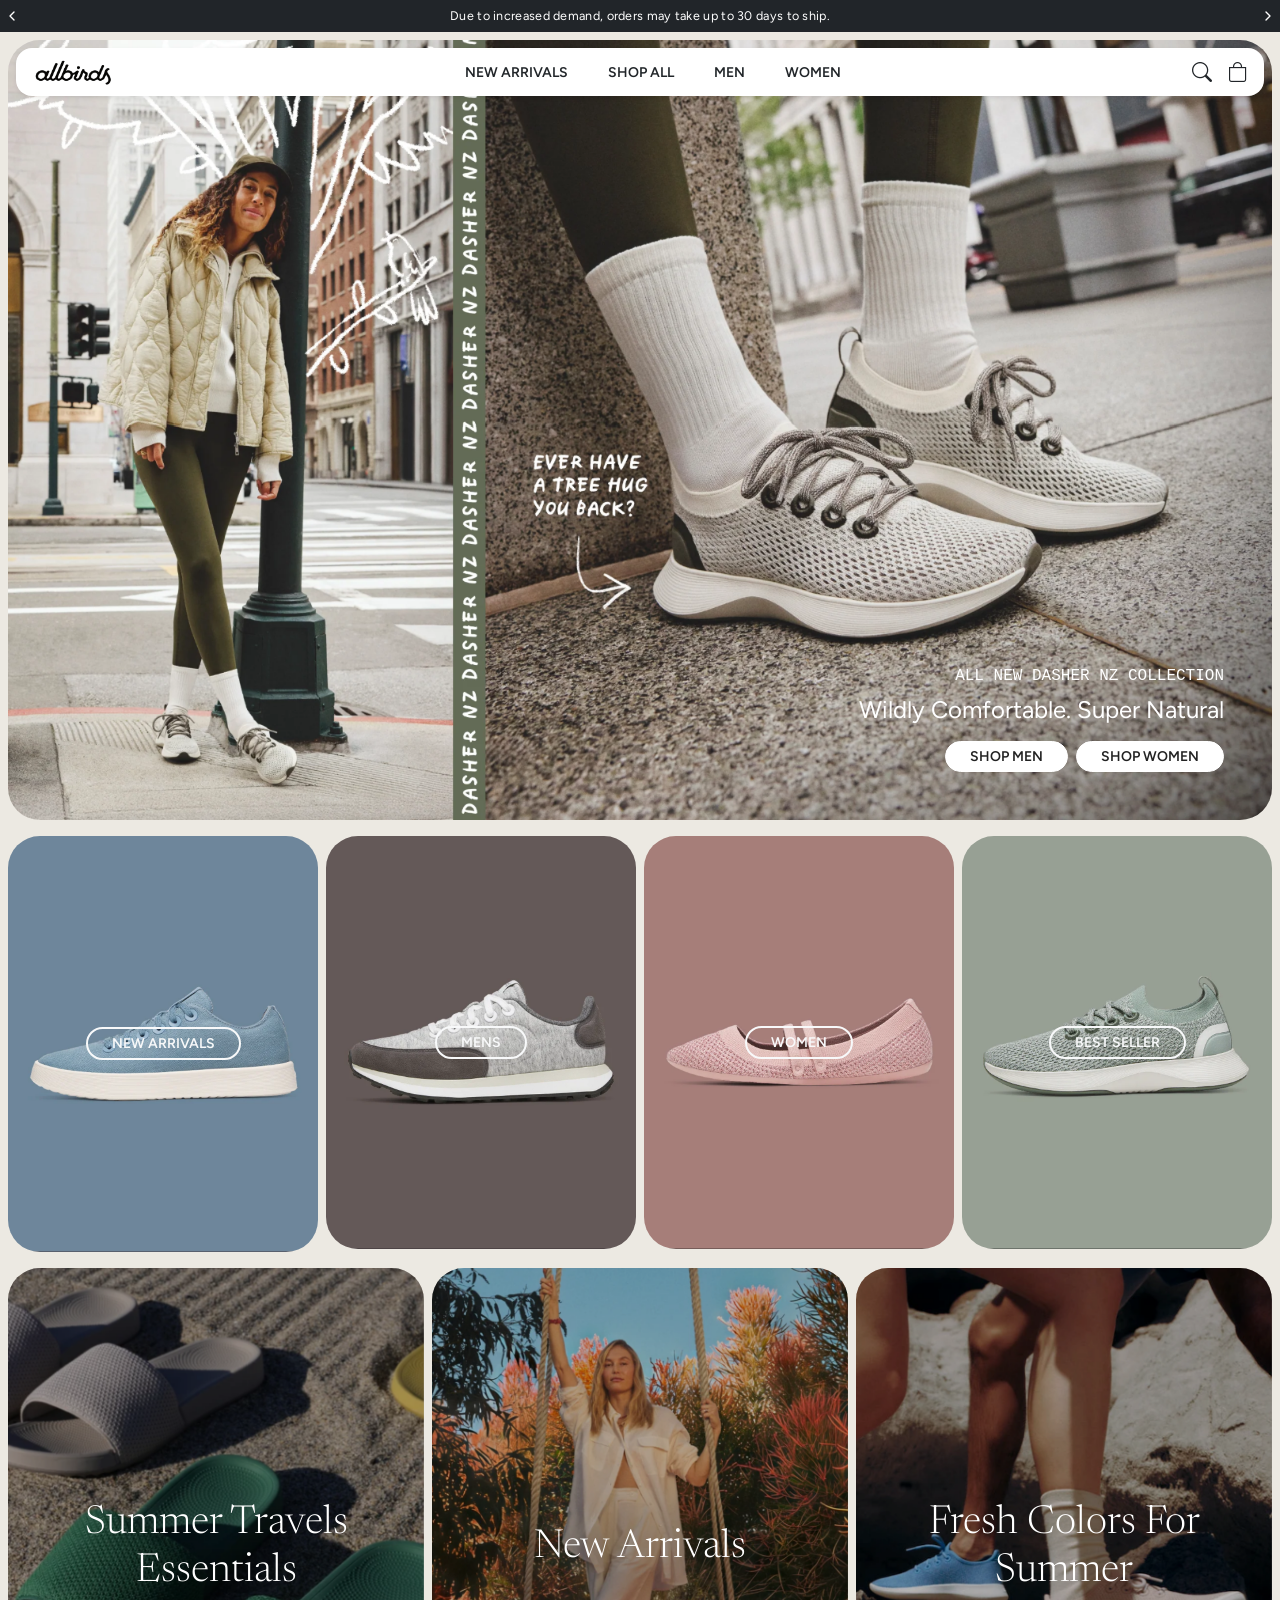
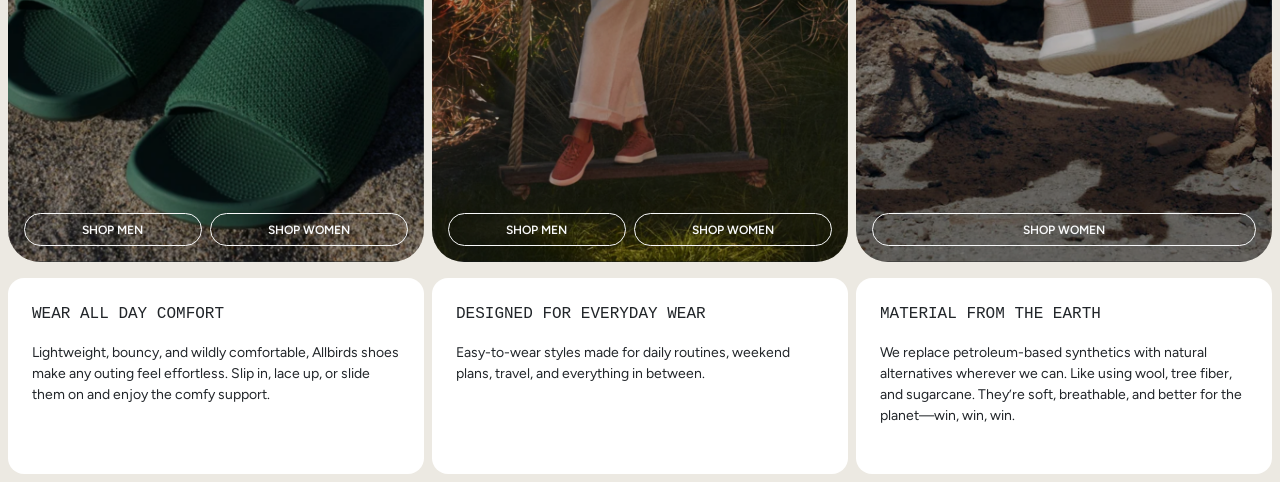
==== assignment-2/index.html @ 107166d5 "Added note cards" ====
<!doctype html>
<html lang="en">
  <head>
    <meta charset="UTF-8" />
    <meta name="viewport" content="width=device-width, initial-scale=1.0" />

    <title>Allbirds: Comfortable, Sustainable Shoes and Apparel</title>

    <!-- Google Font -->
    <link rel="preconnect" href="https://fonts.googleapis.com" />
    <link rel="preconnect" href="https://fonts.gstatic.com" crossorigin />
    <link
      href="https://fonts.googleapis.com/css2?family=Figtree:wght@400;500;600&display=swap"
      rel="stylesheet"
    />
    <link
      href="https://fonts.googleapis.com/css2?family=Newsreader:wght@300;400&display=swap"
      rel="stylesheet"
    />

    <!-- Bootstrap CSS -->
    <link
      href="https://cdn.jsdelivr.net/npm/bootstrap@5.3.3/dist/css/bootstrap.min.css"
      rel="stylesheet"
    />

    <!-- Bootstrap Icons -->
    <link
      href="https://cdn.jsdelivr.net/npm/bootstrap-icons@1.11.3/font/bootstrap-icons.min.css"
      rel="stylesheet"
    />

    <!-- CSS -->
    <link rel="stylesheet" href="style.css" />
  </head>
  <body>
    <!-- Sticky header -->
    <header class="sticky-top">
      <!-- Announcement bar -->
      <div
        class="announcement-bar bg-dark text-white d-flex align-items-center justify-content-between position-relative px-1 py-2"
      >
        <button
          class="d-flex bg-transparent border-0 p-0 text-white"
          id="previous-announcement"
        >
          <svg
            width="16"
            height="16"
            viewBox="0 0 24 24"
            fill="none"
            stroke="currentColor"
            stroke-width="2"
            stroke-linecap="round"
            stroke-linejoin="round"
          >
            <polyline points="15 18 9 12 15 6"></polyline>
          </svg>
        </button>
        <p
          id="announcement-message"
          class="position-absolute start-0 end-0 px-5 m-0 text-center lh-1 pe-none"
        >
          Due to increased demand, orders may take up to 30 days to ship.
        </p>
        <button
          class="d-flex bg-transparent border-0 p-0 text-white"
          id="next-announcement"
        >
          <svg
            width="16"
            height="16"
            viewBox="0 0 24 24"
            fill="none"
            stroke="currentColor"
            stroke-width="2"
            stroke-linecap="round"
            stroke-linejoin="round"
          >
            <polyline points="9 18 15 12 9 6"></polyline>
          </svg>
        </button>
      </div>

      <!-- Navbar -->
      <nav
        class="navbar navbar-expand-lg bg-white rounded-4 shadow-sm position-absolute top-100 start-0 end-0 mx-3 mt-3 px-3 py-0 py-lg-1"
      >
        <button
          class="navbar-toggler border-0 p-0"
          type="button"
          data-bs-toggle="collapse"
          data-bs-target="#main-menu"
        >
          <i class="bi bi-list fs-5"></i>
        </button>

        <a class="navbar-brand mx-auto mx-lg-0" href="#">
          <img
            src="images/allbirds-logo.png"
            alt="Allbirds logo"
            height="30"
            class="d-block"
          />
        </a>

        <div
          class="collapse navbar-collapse order-last order-lg-0"
          id="main-menu"
        >
          <ul
            class="navbar-nav flex-grow-1 justify-content-center gap-lg-4 text-uppercase fw-semibold small"
          >
            <li class="nav-item">
              <a class="nav-link link-dark" href="#">New Arrivals</a>
            </li>
            <li class="nav-item">
              <a class="nav-link link-dark" href="#">Shop All</a>
            </li>
            <li class="nav-item">
              <a class="nav-link link-dark" href="#">Men</a>
            </li>
            <li class="nav-item">
              <a class="nav-link link-dark" href="#">Women</a>
            </li>
          </ul>
        </div>

        <div class="d-flex gap-3 fs-5">
          <button class="bg-transparent border-0 p-0 text-dark">
            <i class="bi bi-search"></i>
          </button>
          <button class="bg-transparent border-0 p-0 text-dark">
            <i class="bi bi-bag"></i>
          </button>
        </div>
      </nav>
    </header>

    <!-- Main Page Content -->
    <main class="p-2">
      <section class="hero position-relative w-100 overflow-hidden rounded-5">
        <picture>
          <source
            media="(max-width: 991.98px)"
            srcset="images/hero-campaign-mobile.png"
          />
          <img
            src="images/hero-campaign.png"
            alt="Allbirds footwear campaign"
            class="d-block w-100 h-100 object-fit-cover"
          />
        </picture>

        <div
          class="position-absolute bottom-0 start-0 end-0 p-4 p-lg-5 text-white d-flex flex-column align-items-start align-items-lg-end text-lg-end"
        >
          <p class="hero-eyebrow font-monospace text-uppercase mb-2">
            All new Dasher NZ collection
          </p>
          <h1 class="fs-4 fw-normal mb-3">Wildly Comfortable. Super Natural</h1>
          <div class="d-flex gap-2">
            <a
              href="men.html"
              class="btn btn-hero btn-sm rounded-pill px-4 text-uppercase fw-semibold"
              >Shop Men</a
            >
            <a
              href="women.html"
              class="btn btn-hero btn-sm rounded-pill px-4 text-uppercase fw-semibold"
              >Shop Women</a
            >
          </div>
        </div>
      </section>

      <!-- Cards -->
      <section class="mt-3">
        <div class="row g-2 flex-nowrap overflow-x-auto category-scroll">
          <!-- New Arrivals -->
          <div class="col-9 col-sm-5 col-lg-3">
            <article
              class="card category-card bg-transparent border-0 overflow-hidden"
            >
              <img
                src="images/Cards/new-arrivals.png"
                alt="New Arrivals"
                class="card-img rounded-0"
              />
              <div
                class="card-img-overlay card-rest d-flex flex-column align-items-center justify-content-center pe-none"
              >
                <span
                  class="btn btn-outline-light btn-card btn-sm border-2 rounded-pill px-4 text-uppercase fw-semibold"
                  >New Arrivals</span
                >
              </div>

              <div
                class="card-img-overlay card-hover d-flex flex-column align-items-center justify-content-center"
              >
                <p class="fs-6 fw-semibold text-uppercase text-white mb-3">
                  New Arrivals
                </p>
                <div class="d-flex flex-column gap-2">
                  <a
                    href="mens.hmtl"
                    class="btn btn-outline-light btn-sm border-2 rounded-pill px-4 text-uppercase fw-semibold"
                    >Shop Men</a
                  >
                  <a
                    href="women.html"
                    class="btn btn-outline-light btn-sm rounded-pill border-2 px-4 text-uppercase fw-semibold"
                    >Shop Women</a
                  >
                </div>
              </div>
            </article>
          </div>

          <!-- Mens -->
          <div class="col-9 col-sm-5 col-lg-3">
            <article
              class="card category-card bg-transparent border-0 overflow-hidden"
            >
              <img
                src="images/Cards/mens.png"
                alt="Men"
                class="card-img rounded-0"
              />

              <div
                class="card-img-overlay card-rest d-flex flex-column align-items-center justify-content-center pe-none"
              >
                <span
                  class="btn btn-outline-light btn-sm border-2 rounded-pill px-4 text-uppercase fw-semibold"
                  >Mens</span
                >
              </div>

              <div
                class="card-img-overlay card-hover d-flex flex-column align-items-center justify-content-center"
              >
                <p class="fs-6 fw-semibold text-uppercase text-white mb-3">
                  Mens
                </p>
                <a
                  href="mens.html"
                  class="btn btn-outline-light btn-sm border-2 rounded-pill px-4 text-uppercase fw-semibold"
                  >Shop Men</a
                >
              </div>
            </article>
          </div>

          <!-- Women -->
          <div class="col-9 col-sm-5 col-lg-3">
            <article
              class="card category-card bg-transparent border-0 overflow-hidden"
            >
              <img
                src="images/Cards/women.png"
                alt="Women"
                class="card-img rounded-0"
              />

              <div
                class="card-img-overlay card-rest d-flex align-items-center justify-content-center pe-none"
              >
                <span
                  class="btn btn-outline-light border-2 btn-sm rounded-pill px-4 text-uppercase fw-semibold"
                  >Women</span
                >
              </div>

              <div
                class="card-img-overlay card-hover d-flex flex-column align-items-center justify-content-center"
              >
                <p class="fs-6 fw-semibold text-uppercase text-white mb-3">
                  Women
                </p>
                <a
                  href="women.html"
                  class="btn btn-outline-light border-2 btn-sm rounded-pill px-4 text-uppercase fw-semibold"
                  >Shop Women</a
                >
              </div>
            </article>
          </div>

          <!-- Best Seller -->
          <div class="col-9 col-sm-5 col-lg-3">
            <article
              class="card category-card bg-transparent border-0 overflow-hidden"
            >
              <img
                src="images/Cards/best-seller.png"
                alt="Best Seller"
                class="card-img rounded-0"
              />

              <div
                class="card-img-overlay card-rest d-flex align-items-center justify-content-center"
              >
                <span
                  class="btn btn-outline-light btn-sm border-2 rounded-pill px-4 text-uppercase fw-semibold"
                  >Best Seller</span
                >
              </div>

              <div
                class="card-img-overlay card-hover d-flex flex-column align-items-center justify-content-center"
              >
                <p class="fs-6 fw-semibold text-uppercase text-white mb-3">
                  Best Seller
                </p>
                <div class="d-flex flex-column gap-2">
                  <a
                    href="mens.html"
                    class="btn btn-outline-light btn-sm border-2 rounded-pill px-4 text-uppercase fw-semibold"
                    >Shop Men</a
                  >
                  <a
                    href="womens.html"
                    class="btn btn-outline-light btn-sm border-2 rounded-pill px-4 text-uppercase fw-semibold"
                    >Shop Women</a
                  >
                </div>
              </div>
            </article>
          </div>
        </div>
      </section>

      <!-- Best Selling Products -->

      <!-- Featured cards -->
      <section class="mt-3">
        <div class="row gx-2 gy-4 gy-lg-2">
          <!-- Summer Travel Essentials -->
          <div class="col-12 col-lg-4">
            <article
              class="card bg-transparent border-0 rounded-5 overflow-hidden"
            >
              <img
                src="images/Featured Cards/summer-travel-essential.png"
                class="card-img rounded-0 object-fit-cover feature-img"
                alt=""
              />

              <div
                class="card-img-overlay bg-black bg-opacity-25 d-flex flex-column p-3"
              >
                <h2
                  class="feature-title display-6 text-white text-center my-auto"
                >
                  Summer Travels Essentials
                </h2>
                <div class="d-flex gap-2">
                  <a
                    href="mens.html"
                    class="btn btn-outline-light btn-feature rounded-pill text-uppercase fw-semibold flex-fill"
                    >Shop Men</a
                  >
                  <a
                    href="women.html"
                    class="btn btn-outline-light btn-feature rounded-pill text-uppercase fw-semibold flex-fill"
                    >Shop Women</a
                  >
                </div>
              </div>
            </article>
          </div>

          <!-- New Arrival -->
          <div class="col-12 col-lg-4">
            <article
              class="card bg-transparent rounded-5 border-0 overflow-hidden"
            >
              <img
                src="images/Featured Cards/new-arrivals.png"
                alt=""
                class="card-img rounded-0 object-fit-cover feature-img"
              />

              <div
                class="card-img-overlay bg-black bg-opacity-25 d-flex flex-column p-3"
              >
                <h2
                  class="feature-title display-6 text-white text-center my-auto"
                >
                  New Arrivals
                </h2>
                <div class="d-flex gap-2">
                  <a
                    href="mens.html"
                    class="btn btn-outline-light btn-feature rounded-pill text-uppercase fw-semibold flex-fill"
                    >Shop Men</a
                  >
                  <a
                    href="women.html"
                    class="btn btn-outline-light btn-feature rounded-pill text-uppercase fw-semibold flex-fill"
                    >Shop Women</a
                  >
                </div>
              </div>
            </article>
          </div>

          <!-- Fresh Colors for Summer -->
          <div class="col-12 col-lg-4">
            <article
              class="card border-0 rounded-5 bg-transparent overflow-hidden"
            >
              <img
                src="images/Featured Cards/fresh-colors-for-summer.png"
                alt=""
                class="card-img rounded-0 object-fit-cover feature-img"
              />

              <div
                class="card-img-overlay bg-black bg-opacity-25 d-flex flex-column p-3"
              >
                <h2
                  class="feature-title text-white text-center display-6 my-auto"
                >
                  Fresh Colors For Summer
                </h2>
                <div class="d-flex">
                  <a
                    href="women.html"
                    class="btn btn-outline-light btn-feature rounded-pill text-uppercase fw-semibold flex-fill"
                    >Shop Women</a
                  >
                </div>
              </div>
            </article>
          </div>
        </div>
      </section>

      <!-- Notes -->
      <section class="mt-3">
        <div class="row g-2 justify-content-center">
          <!-- Note 1 -->
          <div class="col-12 col-lg-4">
            <div class="h-100 bg-white rounded-4 p-4 pb-5">
              <p class="font-monospace text-uppercase mb-3">
                Wear All Day Comfort
              </p>
              <p class="small mb-0">
                Lightweight, bouncy, and wildly comfortable, Allbirds shoes make
                any outing feel effortless. Slip in, lace up, or slide them on
                and enjoy the comfy support.
              </p>
            </div>
          </div>

          <!-- Note 2 -->
          <div class="col-12 col-lg-4">
            <div class="h-100 rounded-4 p-4 bp-5 bg-white">
              <p class="font-monospace text-uppercase mb-3">
                Designed For Everyday Wear
              </p>
              <p class="small mb-0">
                Easy-to-wear styles made for daily routines, weekend plans,
                travel, and everything in between.
              </p>
            </div>
          </div>

          <!-- Note 3 -->
          <div class="col-12 col-lg-4">
            <div class="h-100 rounded-4 p-4 pb-5 bg-white">
              <p class="font-monospace text-uppercase mb-3">
                Material from the Earth
              </p>
              <p class="small mb-0">
                We replace petroleum-based synthetics with natural alternatives
                wherever we can. Like using wool, tree fiber, and sugarcane.
                They’re soft, breathable, and better for the planet—win, win,
                win.
              </p>
            </div>
          </div>
        </div>
      </section>
    </main>

    <!-- Bootstrap JavaScript -->
    <script src="https://cdn.jsdelivr.net/npm/bootstrap@5.3.3/dist/js/bootstrap.bundle.min.js"></script>

    <!-- JavaScript -->
    <script src="script.js"></script>
  </body>
</html>
---- assignment-2/style.css ----
body {
  background-color: #ece9e2;
  font-family: "Figtree", sans-serif;
}

#announcement-message {
  font-size: 12.5px;
  letter-spacing: 0.3px;
  transition: opacity 180ms ease-in-out;
}

#announcement-message.is-changing {
  opacity: 0;
}

.hero {
  height: calc(100vh - 120px);
  min-height: 420px;
}

@media (max-width: 991.98px) {
  .hero {
    height: calc(100vh - 165px);
  }
}

/* Button in hero section */
.btn-hero {
  --bs-btn-color: #222;
  --bs-btn-bg: #fff;
  --bs-btn-border-color: #fff;
  --bs-btn-hover-color: #fff;
  --bs-btn-hover-bg: #000;
  --bs-btn-hover-border-color: #000;
  --bs-btn-active-color: #fff;
  --bs-btn-active-bg: #000;
  --bs-btn-active-border-color: #000;
}

.category-card {
  --bs-card-border-radius: 2rem;
  transition: border-radius 1.5s ease;
}

.category-card:is(:hover, :focus-within) {
  --bs-card-border-radius: 20rem;
}

.card-rest,
.card-hover {
  transition: opacity 0.4s ease;
}

.card-hover {
  opacity: 0;
  pointer-events: none;
}

.category-card:is(:hover, :focus-within) .card-hover {
  opacity: 1;
  pointer-events: auto;
}

.category-card:is(:hover, :focus-within) .card-rest {
  opacity: 0;
}

.category-scroll {
  scroll-snap-type: x mandatory;
  scrollbar-width: none; /* hide the scrollbar (Firefox) */
}
.category-scroll::-webkit-scrollbar {
  display: none; /* hide the scrollbar (Chrome, Safari, Edge) */
}
.category-scroll > * {
  scroll-snap-align: start;
}

/* Featured Cards */
.feature-title {
  font-family: "Newsreader", serif;
}

.feature-img {
  aspect-ratio: 7/10;
  transition: transform 0.7s ease;
  will-change: transform;
}

.card:hover .feature-img {
  transform: scale(1.1);
}

.btn-feature {
  --bs-btn-font-size: 0.75rem;
  --bs-btn-padding-y: 0.4rem;
}
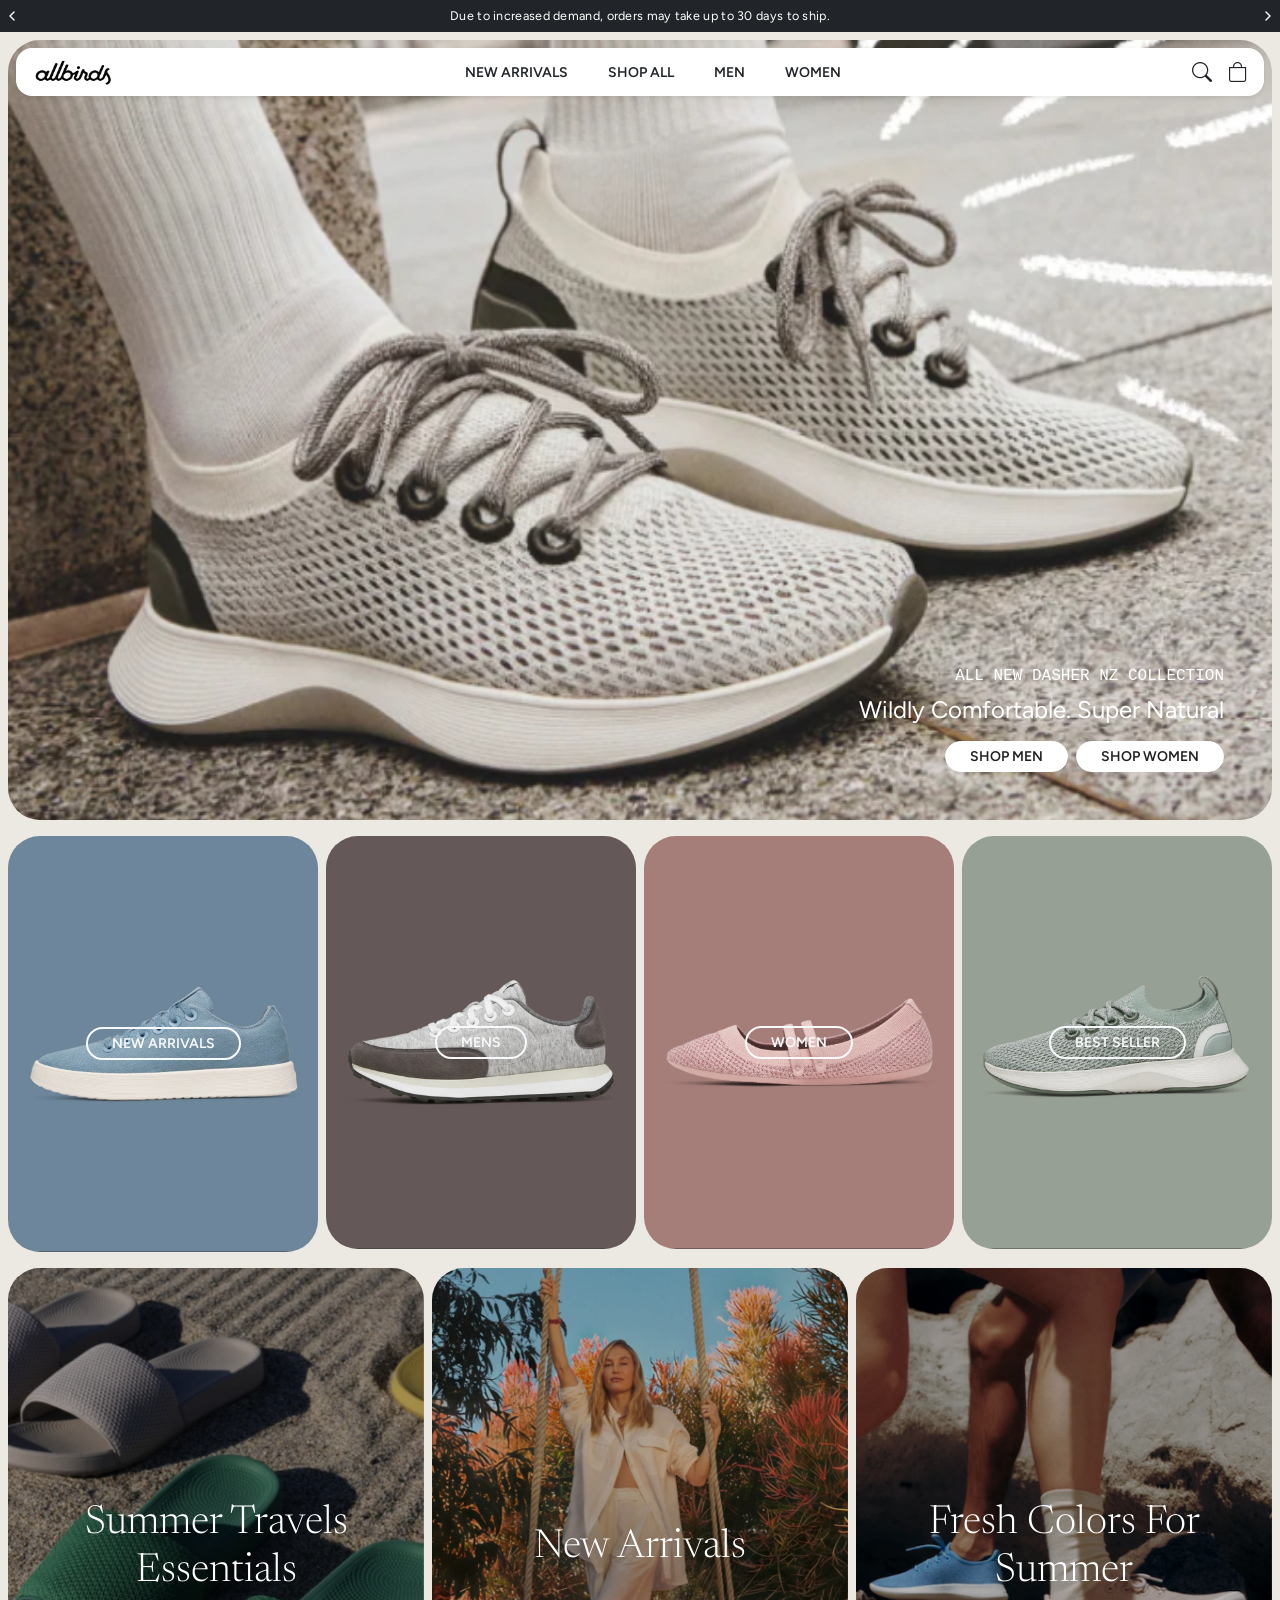
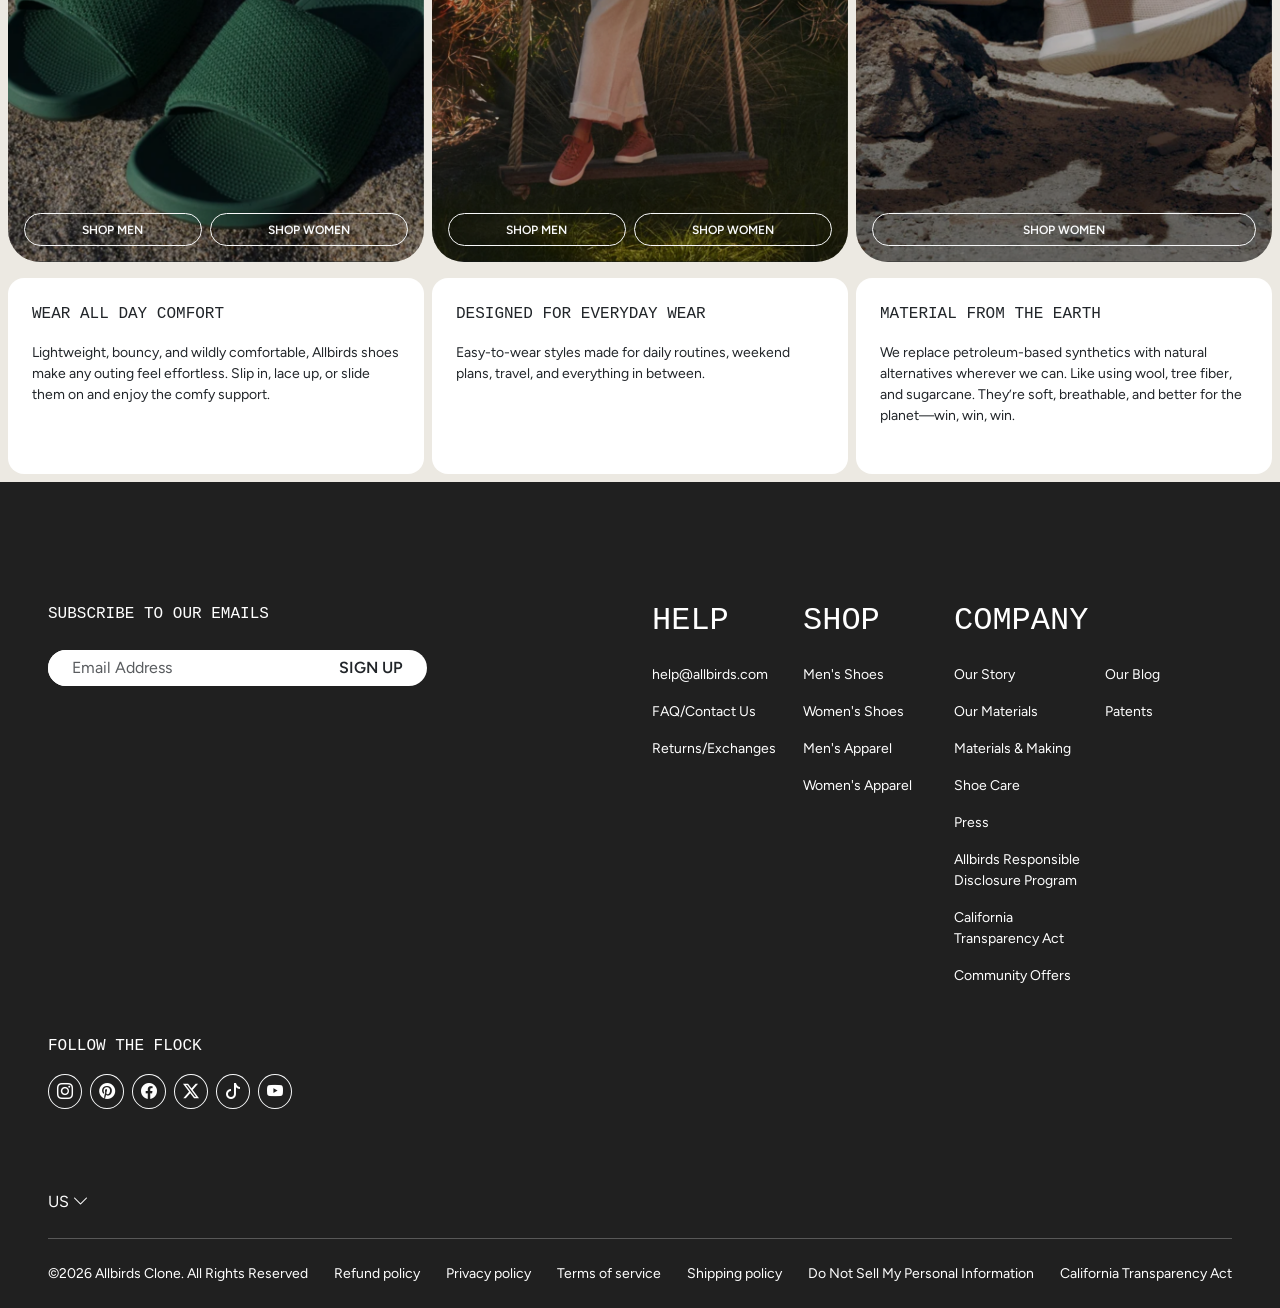
==== commit ed21a290: "Added footer to the website" ====
--- a/assignment-2/index.html
+++ b/assignment-2/index.html
@@ -487,6 +487,226 @@
       </section>
     </main>
 
+    <!-- Footer -->
+    <footer class="site-footer text-white">
+      <div class="px-4 px-md-5 pt-5 pb-5 pb-md-4">
+        <!-- Footer Content -->
+
+        <div class="row gy-5 mt-md-4">
+          <!-- Subscription field -->
+          <div class="col-lg-6">
+            <p class="font-monospace text-uppercase mb-3 mb-md-4">
+              Subscribe to our emails
+            </p>
+            <div class="row">
+              <div class="col-12 col-md-6 col-lg-8">
+                <form class="input-group bg-white rounded-pill overflow-hidden">
+                  <input
+                    type="email"
+                    class="form-control border-0 shadow-none px-4"
+                    placeholder="Email Address"
+                  />
+                  <button
+                    class="btn border-0 fw-semibold text-uppercase small px-4"
+                    type="submit"
+                  >
+                    Sign up
+                  </button>
+                </form>
+              </div>
+            </div>
+          </div>
+
+          <!-- Link Column -->
+          <div class="col-lg-6">
+            <div class="row">
+              <!-- Help -->
+              <div class="col-md-3">
+                <button
+                  class="footer-toggle collapsed d-flex d-md-none justify-content-between align-item-center bg-transparent w-100 text-white text-uppercase border-0 px-0 py-3 font-monospace"
+                  type="button"
+                  data-bs-toggle="collapse"
+                  data-bs-target="#footer-help"
+                >
+                  Help<i class="bi bi-plus-lg"></i>
+                  <i class="bi bi-dash-lg"></i>
+                </button>
+                <h2
+                  class="d-none d-md-block font-monospace text-uppercase fw-normal mb-4"
+                >
+                  Help
+                </h2>
+                <div class="collapse d-md-block" id="footer-help">
+                  <ul
+                    class="footer-links list-unstyled d-flex flex-column gap-3 small pb-3 pb-md-0 mb-0"
+                  >
+                    <li>
+                      <a href="mailto:help@allbirds.com">help@allbirds.com</a>
+                    </li>
+                    <li><a href="#">FAQ/Contact Us</a></li>
+                    <li><a href="#">Returns/Exchanges</a></li>
+                  </ul>
+                </div>
+                <hr class="d-md-none my-0" />
+              </div>
+
+              <!-- Shop -->
+              <div class="col-md-3">
+                <button
+                  class="footer-toggle collapsed d-flex d-md-none text-uppercase justify-content-between align-items-center bg-transparent text-white w-100 border-0 px-0 py-3 font-monospace"
+                  type="button"
+                  data-bs-toggle="collapse"
+                  data-bs-target="#footer-shop"
+                >
+                  Shop <i class="bi bi-plus-lg"></i>
+                  <i class="bi bi-dash-lg"></i>
+                </button>
+                <h2
+                  class="d-none d-md-block font-monospace text-uppercase fw-normal mb-4"
+                >
+                  Shop
+                </h2>
+                <div class="d-md-block collapse" id="footer-shop">
+                  <ul
+                    class="footer-links list-unstyled d-flex flex-column small gap-3 pb-3 pb-md-0 mb-0"
+                  >
+                    <li><a href="mens.html">Men's Shoes</a></li>
+                    <li><a href="womens.html">Women's Shoes</a></li>
+                    <li><a href="mens.html">Men's Apparel</a></li>
+                    <li><a href="womens.html">Women's Apparel</a></li>
+                  </ul>
+                </div>
+                <hr class="d-md-none my-0" />
+              </div>
+              <!-- Company -->
+              <div class="col-md-6">
+                <button
+                  class="footer-toggle collapsed d-flex d-md-none text-uppercase w-100 text-white border-0 justify-content-between align-items-center bg-transparent px-0 py-3 font-monospace"
+                  type="button"
+                  data-bs-toggle="collapse"
+                  data-bs-target="#footer-company"
+                >
+                  Company <i class="bi bi-plus-lg"></i>
+                  <i class="bi bi-dash-lg"></i>
+                </button>
+                <h2
+                  class="font-monospace fw-normal text-uppercase d-md-block d-none mb-4"
+                >
+                  Company
+                </h2>
+                <div class="collapse d-md-block" id="footer-company">
+                  <div class="row gy-3 pb-3 pb-md-0">
+                    <div class="col-md-6">
+                      <ul
+                        class="footer-links list-unstyled small d-flex flex-column gap-3 pb-md-0 mb-0"
+                      >
+                        <li><a href="#">Our Story</a></li>
+                        <li><a href="#">Our Materials</a></li>
+                        <li><a href="#">Materials &amp; Making</a></li>
+                        <li><a href="#">Shoe Care</a></li>
+                        <li><a href="#">Press</a></li>
+                        <li>
+                          <a href="#"
+                            >Allbirds Responsible Disclosure Program</a
+                          >
+                        </li>
+                        <li><a href="#">California Transparency Act</a></li>
+                        <li><a href="#">Community Offers</a></li>
+                      </ul>
+                    </div>
+                    <div class="col-md-6">
+                      <ul
+                        class="footer-links list-unstyled small d-flex flex-column gap-3 pb-md-0 mb-0"
+                      >
+                        <li><a href="#">Our Blog</a></li>
+                        <li><a href="#">Patents</a></li>
+                      </ul>
+                    </div>
+                  </div>
+                </div>
+                <hr class="d-md-none my-0" />
+              </div>
+            </div>
+          </div>
+
+          <!-- Follow -->
+          <div class="mt-4 mt-md-5 text-center text-md-start">
+            <p class="font-monospace text-uppercase mb-3">Follow the flock</p>
+            <div
+              class="d-flex justify-content-between justify-content-md-start gap-md-2 fs-6"
+            >
+              <a
+                href="#"
+                class="d-flex lh-1 p-2 rounded-circle border border-light text-white"
+                ><i class="bi bi-instagram"></i
+              ></a>
+              <a
+                href="#"
+                class="d-flex lh-1 p-2 rounded-circle border border-light text-white"
+                ><i class="bi bi-pinterest"></i
+              ></a>
+              <a
+                href="#"
+                class="d-flex lh-1 p-2 rounded-circle border border-light text-white"
+                ><i class="bi bi-facebook"></i
+              ></a>
+              <a
+                href="#"
+                class="d-flex lh-1 p-2 rounded-circle border border-light text-white"
+                ><i class="bi bi-twitter-x"></i
+              ></a>
+              <a
+                href="#"
+                class="d-flex lh-1 p-2 rounded-circle border border-light text-white"
+                ><i class="bi bi-tiktok"></i
+              ></a>
+              <a
+                href="#"
+                class="d-flex lh-1 p-2 rounded-circle border border-light text-white"
+                ><i class="bi bi-youtube"></i
+              ></a>
+            </div>
+          </div>
+
+          <!-- Countries dropdown -->
+          <div class="dropdown-margin">
+            <div class="dropup text-center text-md-start">
+              <button
+                class="btn text-white border-0 p-0 small"
+                type="button"
+                data-bs-toggle="dropdown"
+              >
+                US <i class="bi bi-chevron-down"></i>
+              </button>
+              <ul class="dropdown-menu" data-bs-theme="dark">
+                <li><a class="dropdown-item" href="#">US</a></li>
+                <li><a class="dropdown-item" href="#">Canada</a></li>
+                <li><a class="dropdown-item" href="#">United Kingdom</a></li>
+              </ul>
+            </div>
+
+            <hr class="my-4" />
+
+            <div
+              class="footer-links row row-cols-2 row-cols-lg-auto justify-content-lg-between gy-3 small"
+            >
+              <div class="col">
+                &copy;2026 Allbirds Clone. All Rights Reserved
+              </div>
+              <div class="col"><a href="#">Refund policy</a></div>
+              <div class="col"><a href="#">Privacy policy</a></div>
+              <div class="col"><a href="#">Terms of service</a></div>
+              <div class="col"><a href="#">Shipping policy</a></div>
+              <div class="col">
+                <a href="#">Do Not Sell My Personal Information</a>
+              </div>
+              <div class="col"><a href="#">California Transparency Act</a></div>
+            </div>
+          </div>
+        </div>
+      </div>
+    </footer>
+
     <!-- Bootstrap JavaScript -->
     <script src="https://cdn.jsdelivr.net/npm/bootstrap@5.3.3/dist/js/bootstrap.bundle.min.js"></script>
 
--- a/assignment-2/style.css
+++ b/assignment-2/style.css
@@ -40,9 +40,10 @@
 .category-card {
   --bs-card-border-radius: 2rem;
   transition: border-radius 1.5s ease;
+  isolation: isolate;
 }
 
-.category-card:is(:hover, :focus-within) {
+.category-card:is(:hover, :focus-within, .is-active) {
   --bs-card-border-radius: 20rem;
 }
 
@@ -56,12 +57,12 @@
   pointer-events: none;
 }
 
-.category-card:is(:hover, :focus-within) .card-hover {
+.category-card:is(:hover, :focus-within, .is-active) .card-hover {
   opacity: 1;
   pointer-events: auto;
 }
 
-.category-card:is(:hover, :focus-within) .card-rest {
+.category-card:is(:hover, :focus-within, .is-active) .card-rest {
   opacity: 0;
 }
 
@@ -95,3 +96,30 @@
   --bs-btn-font-size: 0.75rem;
   --bs-btn-padding-y: 0.4rem;
 }
+
+/* Footer */
+.site-footer {
+  background-color: #202020;
+}
+
+.footer-toggle .bi-dash-lg {
+  display: none;
+}
+.footer-toggle:not(.collapsed) .bi-plus-lg {
+  display: none;
+}
+.footer-toggle:not(.collapsed) .bi-dash-lg {
+  display: inline;
+}
+
+.footer-links a {
+  color: #fff;
+  text-decoration: none;
+}
+.footer-links a:hover {
+  text-decoration: underline;
+}
+
+.dropdown-margin {
+  margin-top: 80px;
+}
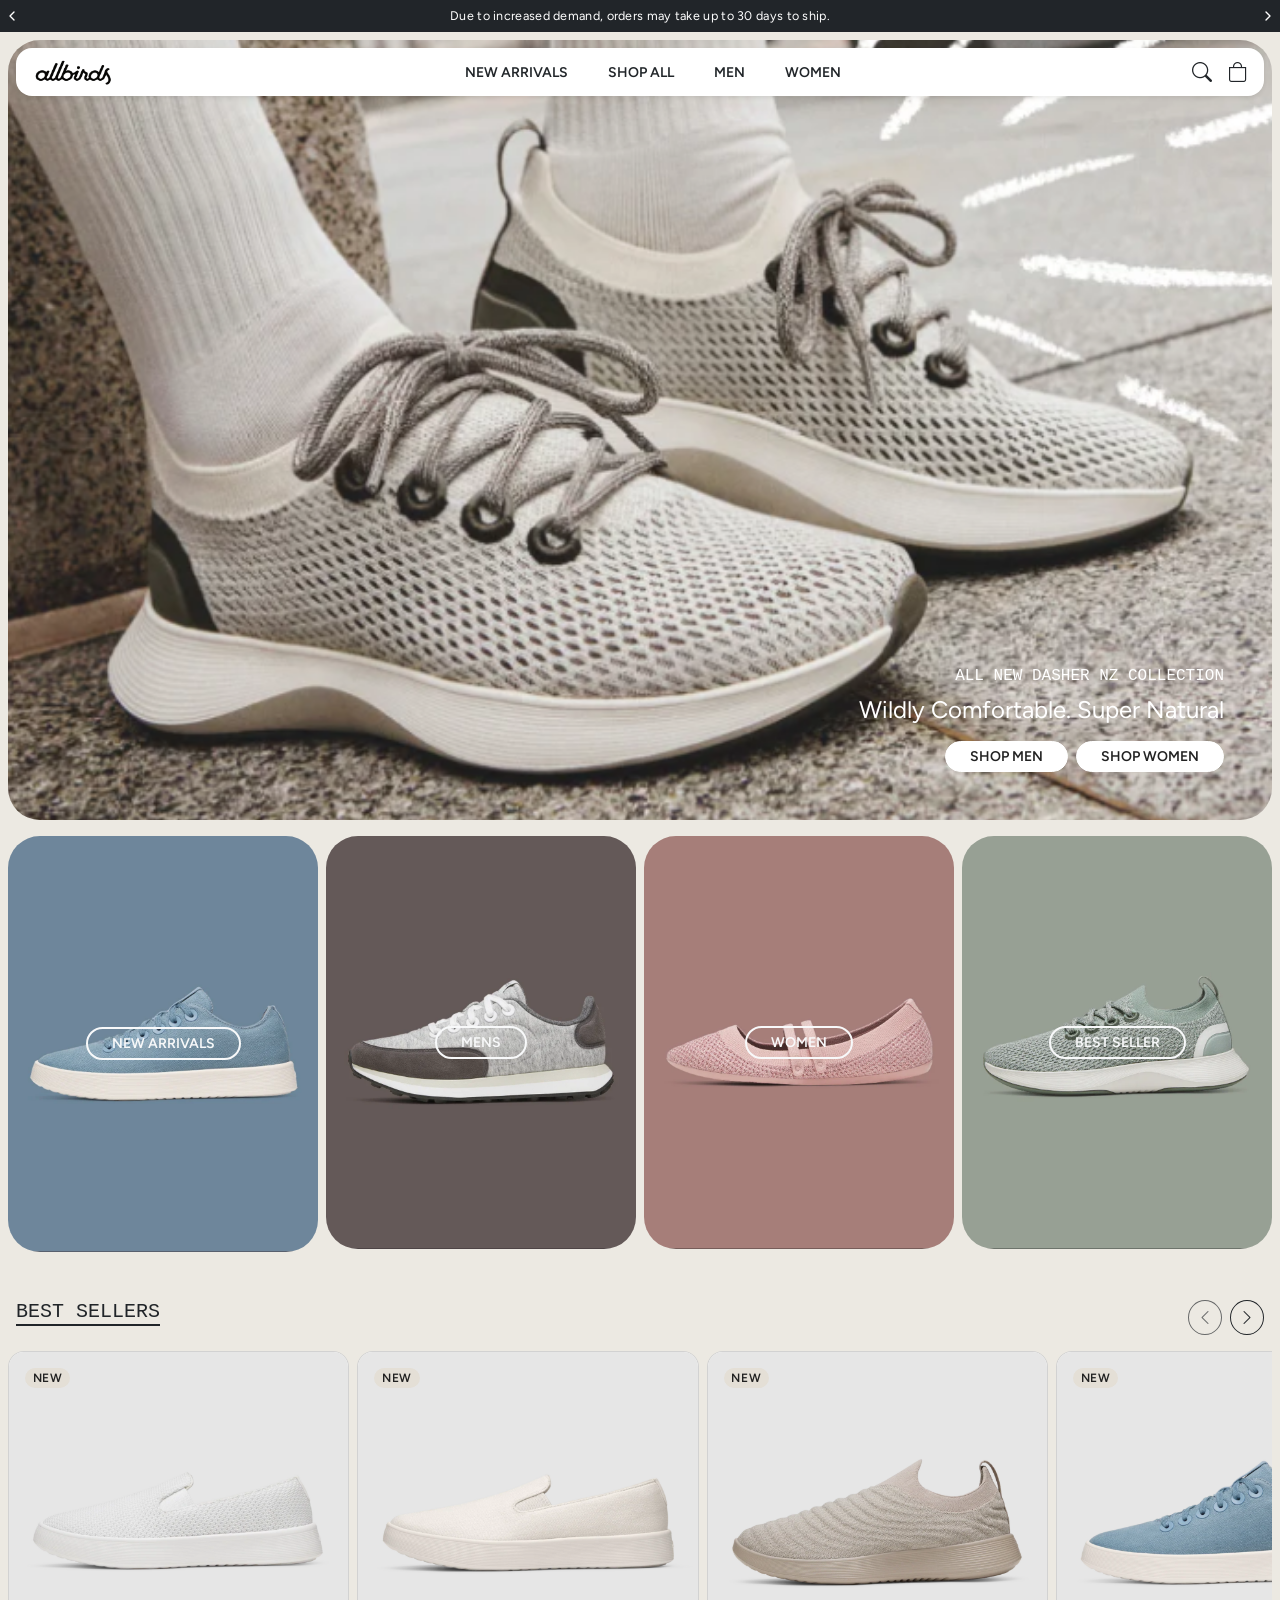
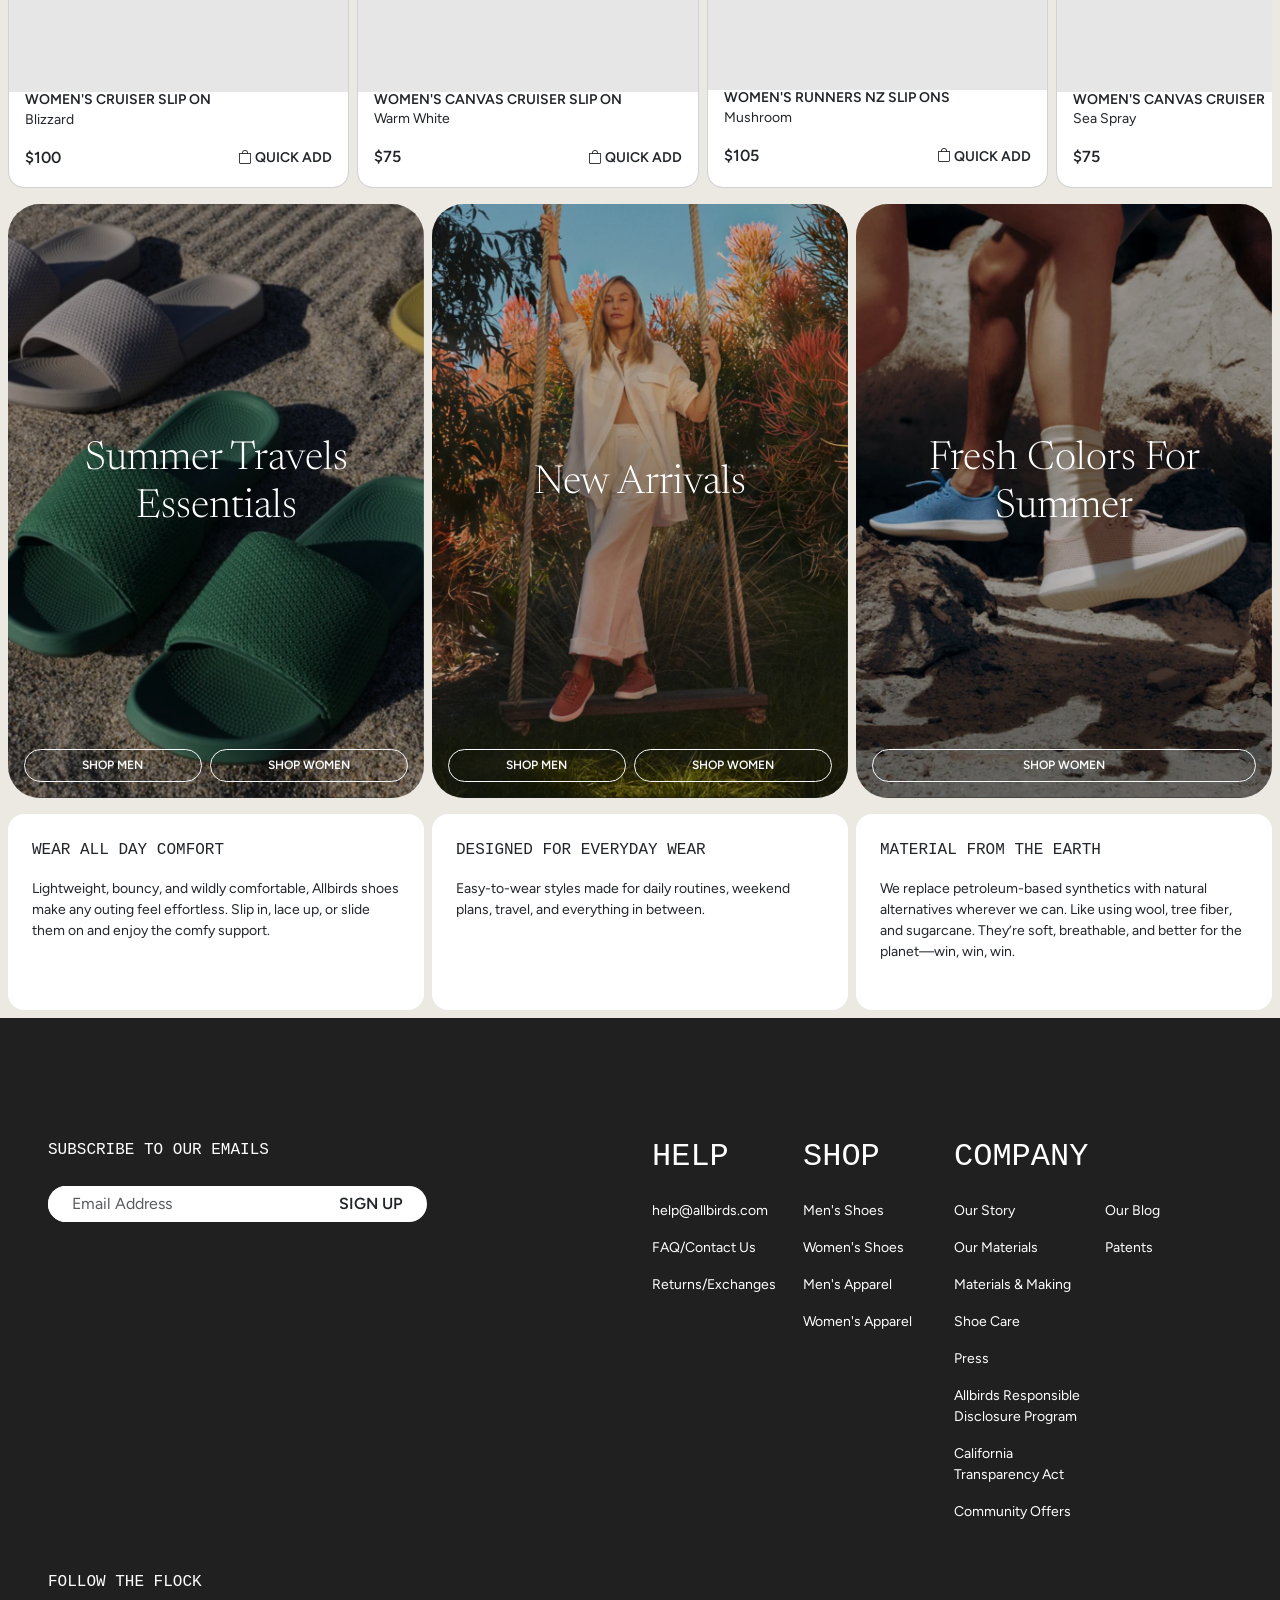
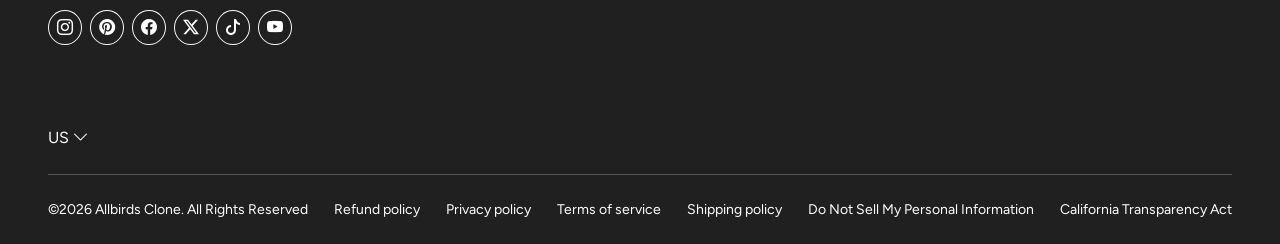
==== commit 52c0c78b: "Finally completed making landing page Added the 8 products as required it contains some bugs which n" ====
--- a/assignment-2/index.html
+++ b/assignment-2/index.html
@@ -333,6 +333,320 @@
       </section>
 
       <!-- Best Selling Products -->
+      <section class="mt-5">
+        <div
+          class="d-flex align-items-center justify-content-between px-2 mb-3"
+        >
+          <h5
+            class="font-monospace border-bottom text-uppercase fw-normal border-dark border-2"
+          >
+            Best Sellers
+          </h5>
+
+          <!-- Arrows -->
+          <div class="d-none d-md-flex gap-2">
+            <button
+              id="products-prev"
+              class="btn rounded-circle btn-outline-dark lh-1 p-2"
+              type="button"
+            >
+              <i class="bi bi-chevron-left"></i>
+            </button>
+            <button
+              id="products-next"
+              class="btn btn-outline-dark rounded-circle lh-1 p-2"
+            >
+              <i class="bi bi-chevron-right"></i>
+            </button>
+          </div>
+        </div>
+
+        <!-- Products -->
+        <div
+          id="product-row"
+          class="product-scroll d-flex gap-2 overflow-x-auto"
+        >
+          <article
+            class="card product-card border-1 rounded-4 overflow-hidden flex-shrink-0 position-relative"
+          >
+            <span
+              class="badge badge-new rounded-pill text-uppercase fw-semibold position-absolute top-0 start-0 m-3"
+              >New</span
+            >
+            <img
+              src="images/Best Sellers/women_cruiser_slip_on.png"
+              alt=""
+              class="card-img-top"
+            />
+            <div class="card-body px-3 pt-0 pb-3">
+              <h5 class="small fw-semibold text-uppercase mb-0">
+                <a
+                  href="#"
+                  class="stretched-link text-dark text-decoration-none"
+                  >Women's Cruiser Slip On</a
+                >
+              </h5>
+              <p class="small mb-3">Blizzard</p>
+              <div class="d-flex justify-content-between align-items-center">
+                <span class="fw-semibold">$100</span>
+                <a
+                  href="#"
+                  class="position-relative z-2 small fw-semibold text-uppercase text-dark text-decoration-none"
+                >
+                  <i class="bi bi-bag"></i>
+                  <span class="d-none d-md-inline">Quick </span>Add
+                </a>
+              </div>
+              <p class="d-md-none small text-secondary mt-1 mb-0">11 sizes</p>
+            </div>
+          </article>
+
+          <article
+            class="card product-card border-1 rounded-4 overflow-hidden flex-shrink-0 position-relative"
+          >
+            <span
+              class="badge badge-new rounded-pill text-uppercase fw-semibold position-absolute top-0 start-0 m-3"
+              >New</span
+            >
+            <img
+              src="images/Best Sellers/women_canvas_cruiser_slip_on.png"
+              alt=""
+              class="card-image-top"
+            />
+            <div class="card-body px-3 pt-0 pb-3">
+              <h5 class="small fw-semibold text-uppercase mb-0">
+                <a
+                  href="#"
+                  class="stretched-link text-dark text-decoration-none"
+                  >Women's Canvas Cruiser Slip On</a
+                >
+              </h5>
+              <p class="small mb-3">Warm White</p>
+              <div class="d-flex justify-content-between align-items-center">
+                <span class="fw-semibold">$75</span>
+                <a
+                  href="#"
+                  class="position-relative z-2 small fw-semibold text-uppercase text-dark text-decoration-none"
+                >
+                  <i class="bi bi-bag"></i>
+                  <span class="d-none d-md-inline">Quick </span>Add
+                </a>
+              </div>
+              <p class="d-md-none small text-secondary mt-1 mb-0">11 sizes</p>
+            </div>
+          </article>
+
+          <article
+            class="card product-card border-1 rounded-4 overflow-hidden flex-shrink-0 position-relative"
+          >
+            <span
+              class="badge badge-new rounded-pill text-uppercase fw-semibold position-absolute top-0 start-0 m-3"
+              >New</span
+            >
+            <img
+              src="images/Best Sellers/women_runner_nz_slip_on.png"
+              alt=""
+              class="card-image-top"
+            />
+            <div class="card-body px-3 pt-0 pb-3">
+              <h5 class="small fw-semibold text-uppercase mb-0">
+                <a
+                  href="#"
+                  class="stretched-link text-dark text-decoration-none"
+                  >Women's Runners NZ Slip OnS</a
+                >
+              </h5>
+              <p class="small mb-3">Mushroom</p>
+              <div class="d-flex justify-content-between align-items-center">
+                <span class="fw-semibold">$105</span>
+                <a
+                  href="#"
+                  class="position-relative z-2 small fw-semibold text-uppercase text-dark text-decoration-none"
+                >
+                  <i class="bi bi-bag"></i>
+                  <span class="d-none d-md-inline">Quick </span>Add
+                </a>
+              </div>
+              <p class="d-md-none small text-secondary mt-1 mb-0">11 sizes</p>
+            </div>
+          </article>
+
+          <article
+            class="card product-card border-1 rounded-4 overflow-hidden flex-shrink-0 position-relative"
+          >
+            <span
+              class="badge badge-new rounded-pill text-uppercase fw-semibold position-absolute top-0 start-0 m-3"
+              >New</span
+            >
+            <img
+              src="images/Best Sellers/women_canvas_cruiser.png"
+              alt=""
+              class="card-image-top"
+            />
+            <div class="card-body px-3 pt-0 pb-3">
+              <h5 class="small fw-semibold text-uppercase mb-0">
+                <a
+                  href="#"
+                  class="stretched-link text-dark text-decoration-none"
+                  >Women's Canvas Cruiser</a
+                >
+              </h5>
+              <p class="small mb-3">Sea Spray</p>
+              <div class="d-flex justify-content-between align-items-center">
+                <span class="fw-semibold">$75</span>
+                <a
+                  href="#"
+                  class="position-relative z-2 small fw-semibold text-uppercase text-dark text-decoration-none"
+                >
+                  <i class="bi bi-bag"></i>
+                  <span class="d-none d-md-inline">Quick </span>Add
+                </a>
+              </div>
+              <p class="d-md-none small text-secondary mt-1 mb-0">11 sizes</p>
+            </div>
+          </article>
+
+          <article
+            class="card product-card border-1 rounded-4 overflow-hidden flex-shrink-0 position-relative"
+          >
+            <span
+              class="badge badge-new rounded-pill text-uppercase fw-semibold position-absolute top-0 start-0 m-3"
+              >New</span
+            >
+            <img
+              src="images/Best Sellers/womens_tree_runner_nz.png"
+              alt=""
+              class="card-image-top"
+            />
+            <div class="card-body px-3 pt-0 pb-3">
+              <h5 class="small fw-semibold text-uppercase mb-0">
+                <a
+                  href="#"
+                  class="stretched-link text-dark text-decoration-none"
+                  >Women's Tree Runner NZ</a
+                >
+              </h5>
+              <p class="small mb-3">Medium Grey</p>
+              <div class="d-flex justify-content-between align-items-center">
+                <span class="fw-semibold">$100</span>
+                <a
+                  href="#"
+                  class="position-relative z-2 small fw-semibold text-uppercase text-dark text-decoration-none"
+                >
+                  <i class="bi bi-bag"></i>
+                  <span class="d-none d-md-inline">Quick </span>Add
+                </a>
+              </div>
+              <p class="d-md-none small text-secondary mt-1 mb-0">11 sizes</p>
+            </div>
+          </article>
+
+          <article
+            class="card product-card border-1 rounded-4 overflow-hidden flex-shrink-0 position-relative"
+          >
+            <span
+              class="badge badge-new rounded-pill text-uppercase fw-semibold position-absolute top-0 start-0 m-3"
+              >New</span
+            >
+            <img
+              src="images/Best Sellers/mens_runner_nz.png"
+              alt=""
+              class="card-image-top"
+            />
+            <div class="card-body px-3 pt-0 pb-3">
+              <h5 class="small fw-semibold text-uppercase mb-0">
+                <a
+                  href="#"
+                  class="stretched-link text-dark text-decoration-none"
+                  >Men's Runner NZ Slip On</a
+                >
+              </h5>
+              <p class="small mb-3">Mushroom</p>
+              <div class="d-flex justify-content-between align-items-center">
+                <span class="fw-semibold">$105</span>
+                <a
+                  href="#"
+                  class="position-relative z-2 small fw-semibold text-uppercase text-dark text-decoration-none"
+                >
+                  <i class="bi bi-bag"></i>
+                  <span class="d-none d-md-inline">Quick </span>Add
+                </a>
+              </div>
+              <p class="d-md-none small text-secondary mt-1 mb-0">11 sizes</p>
+            </div>
+          </article>
+
+          <article
+            class="card product-card border-1 rounded-4 overflow-hidden flex-shrink-0 position-relative"
+          >
+            <span
+              class="badge badge-new rounded-pill text-uppercase fw-semibold position-absolute top-0 start-0 m-3"
+              >New</span
+            >
+            <img
+              src="images/Best Sellers/mens_runner_nz_1.png"
+              alt=""
+              class="card-image-top"
+            />
+            <div class="card-body px-3 pt-0 pb-3">
+              <h5 class="small fw-semibold text-uppercase mb-0">
+                <a
+                  href="#"
+                  class="stretched-link text-dark text-decoration-none"
+                  >Mens Runner NZ Slip On</a
+                >
+              </h5>
+              <p class="small mb-3">Dark Navy</p>
+              <div class="d-flex justify-content-between align-items-center">
+                <span class="fw-semibold">$105</span>
+                <a
+                  href="#"
+                  class="position-relative z-2 small fw-semibold text-uppercase text-dark text-decoration-none"
+                >
+                  <i class="bi bi-bag"></i>
+                  <span class="d-none d-md-inline">Quick </span>Add
+                </a>
+              </div>
+              <p class="d-md-none small text-secondary mt-1 mb-0">11 sizes</p>
+            </div>
+          </article>
+
+          <article
+            class="card product-card border-1 rounded-4 overflow-hidden flex-shrink-0 position-relative"
+          >
+            <span
+              class="badge badge-new rounded-pill text-uppercase fw-semibold position-absolute top-0 start-0 m-3"
+              >New</span
+            >
+            <img
+              src="images/Best Sellers/mens_cruiser.png"
+              alt=""
+              class="card-image-top"
+            />
+            <div class="card-body px-3 pt-0 pb-3">
+              <h5 class="small fw-semibold text-uppercase mb-0">
+                <a
+                  href="#"
+                  class="stretched-link text-dark text-decoration-none"
+                  >Mens Cruiser</a
+                >
+              </h5>
+              <p class="small mb-3">Medium Grey</p>
+              <div class="d-flex justify-content-between align-items-center">
+                <span class="fw-semibold">$105</span>
+                <a
+                  href="#"
+                  class="position-relative z-2 small fw-semibold text-uppercase text-dark text-decoration-none"
+                >
+                  <i class="bi bi-bag"></i>
+                  <span class="d-none d-md-inline">Quick </span>Add
+                </a>
+              </div>
+              <p class="d-md-none small text-secondary mt-1 mb-0">11 sizes</p>
+            </div>
+          </article>
+        </div>
+      </section>
 
       <!-- Featured cards -->
       <section class="mt-3">
--- a/assignment-2/style.css
+++ b/assignment-2/style.css
@@ -66,15 +66,39 @@
   opacity: 0;
 }
 
-.category-scroll {
+.category-scroll,
+.product_scroll {
   scroll-snap-type: x mandatory;
   scrollbar-width: none; /* hide the scrollbar (Firefox) */
 }
-.category-scroll::-webkit-scrollbar {
+.category-scroll::-webkit-scrollbar,
+.product_scroll::-webkit-scrollbar {
   display: none; /* hide the scrollbar (Chrome, Safari, Edge) */
 }
-.category-scroll > * {
+.category-scroll > *,
+.product_scroll > * {
   scroll-snap-align: start;
+}
+
+/* Best Seller */
+.product-card {
+  width: 78%; /* phones: one card plus a peek of the next */
+}
+@media (min-width: 576px) {
+  .product-card {
+    width: 40%;
+  }
+}
+@media (min-width: 992px) {
+  .product-card {
+    width: 27%; /* about 3.6 cards visible, like the original */
+  }
+}
+
+.badge-new {
+  background-color: #e4dfd6;
+  color: #222;
+  letter-spacing: 0.05em;
 }
 
 /* Featured Cards */
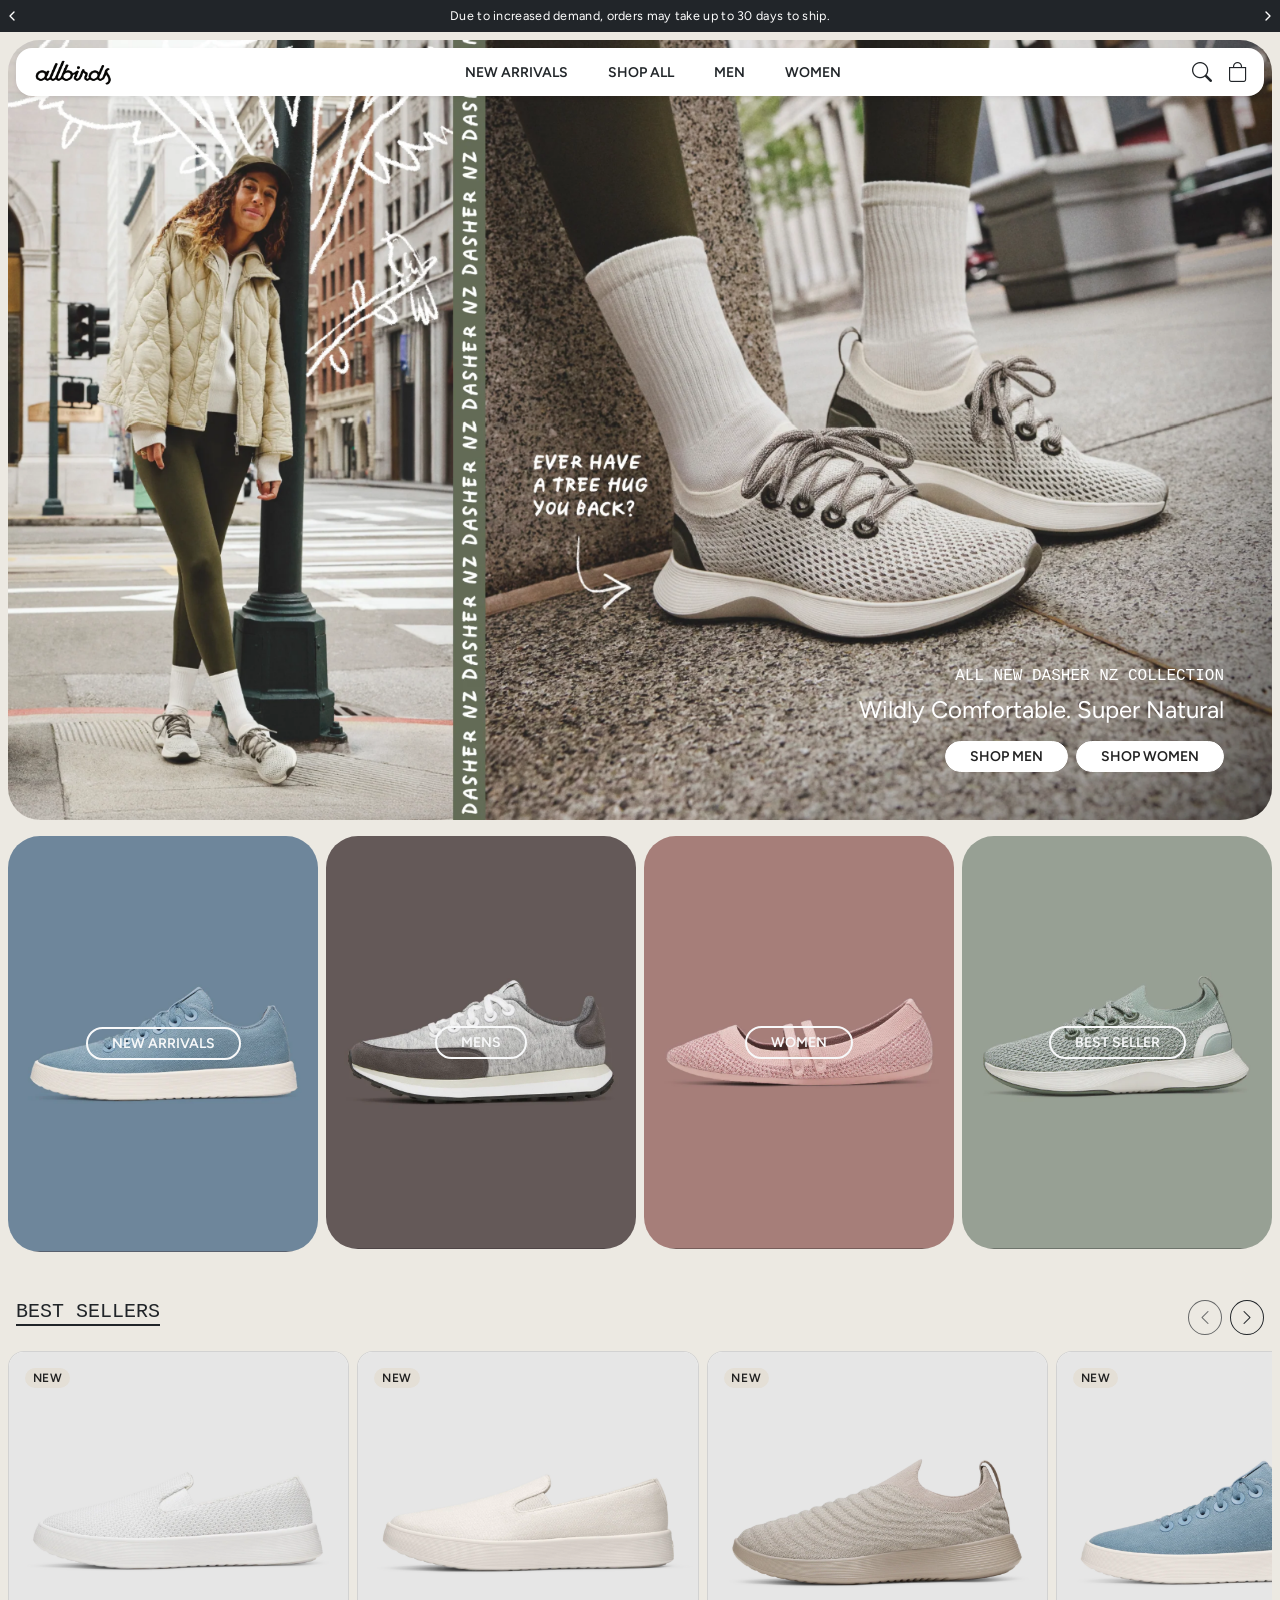
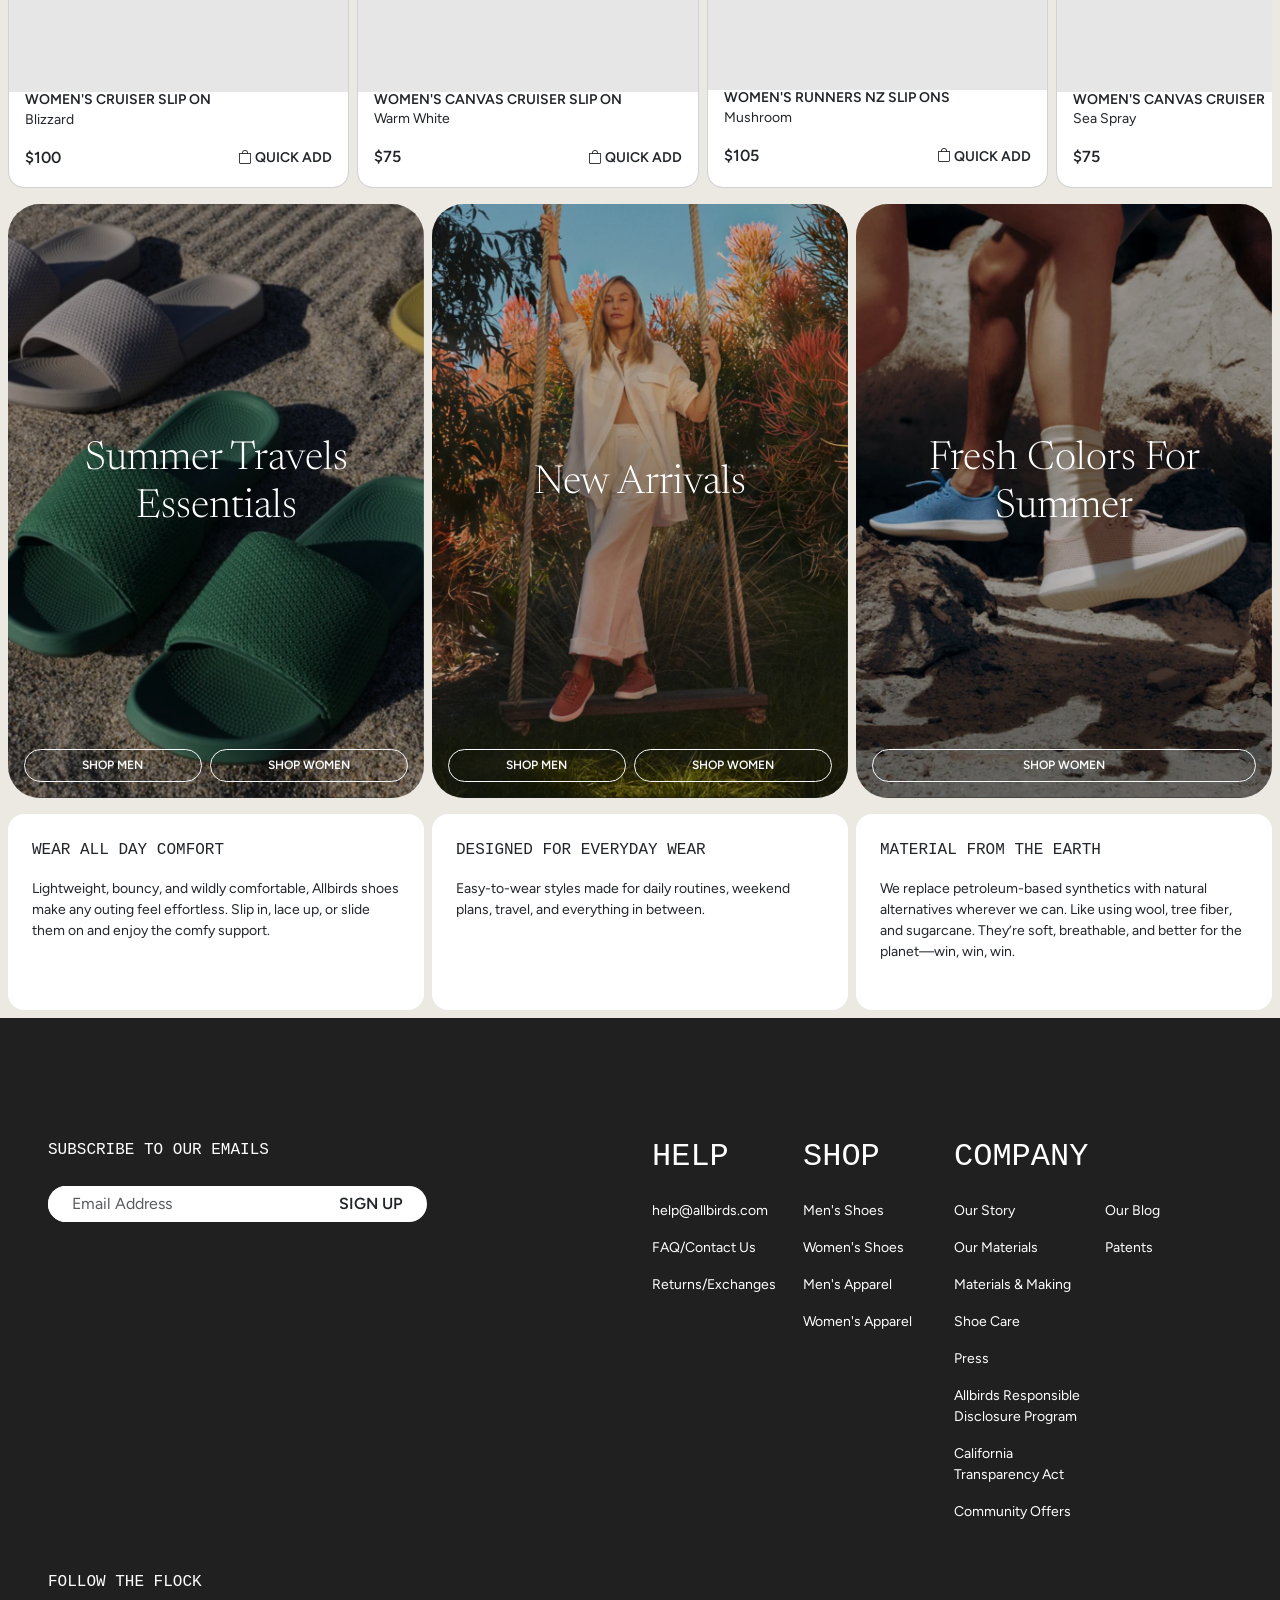
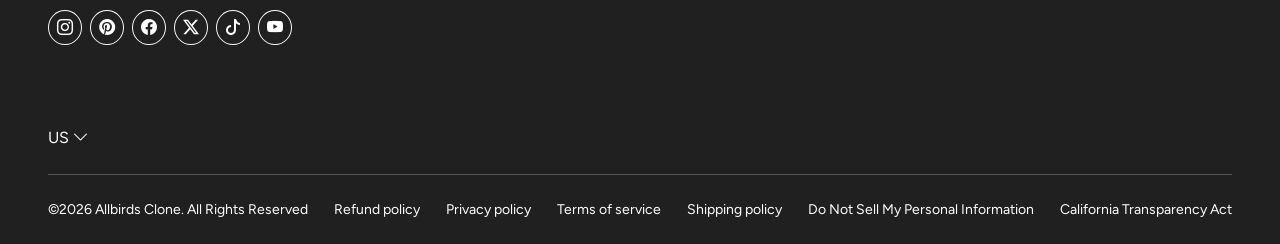
==== commit b3aa93fb: "Fixed the scrollbar bug" ====
--- a/assignment-2/index.html
+++ b/assignment-2/index.html
@@ -411,7 +411,7 @@
             <img
               src="images/Best Sellers/women_canvas_cruiser_slip_on.png"
               alt=""
-              class="card-image-top"
+              class="card-img-top"
             />
             <div class="card-body px-3 pt-0 pb-3">
               <h5 class="small fw-semibold text-uppercase mb-0">
@@ -446,7 +446,7 @@
             <img
               src="images/Best Sellers/women_runner_nz_slip_on.png"
               alt=""
-              class="card-image-top"
+              class="card-img-top"
             />
             <div class="card-body px-3 pt-0 pb-3">
               <h5 class="small fw-semibold text-uppercase mb-0">
@@ -481,7 +481,7 @@
             <img
               src="images/Best Sellers/women_canvas_cruiser.png"
               alt=""
-              class="card-image-top"
+              class="card-img-top"
             />
             <div class="card-body px-3 pt-0 pb-3">
               <h5 class="small fw-semibold text-uppercase mb-0">
@@ -516,7 +516,7 @@
             <img
               src="images/Best Sellers/womens_tree_runner_nz.png"
               alt=""
-              class="card-image-top"
+              class="card-img-top"
             />
             <div class="card-body px-3 pt-0 pb-3">
               <h5 class="small fw-semibold text-uppercase mb-0">
@@ -551,7 +551,7 @@
             <img
               src="images/Best Sellers/mens_runner_nz.png"
               alt=""
-              class="card-image-top"
+              class="card-img-top"
             />
             <div class="card-body px-3 pt-0 pb-3">
               <h5 class="small fw-semibold text-uppercase mb-0">
@@ -586,7 +586,7 @@
             <img
               src="images/Best Sellers/mens_runner_nz_1.png"
               alt=""
-              class="card-image-top"
+              class="card-img-top"
             />
             <div class="card-body px-3 pt-0 pb-3">
               <h5 class="small fw-semibold text-uppercase mb-0">
@@ -621,7 +621,7 @@
             <img
               src="images/Best Sellers/mens_cruiser.png"
               alt=""
-              class="card-image-top"
+              class="card-img-top"
             />
             <div class="card-body px-3 pt-0 pb-3">
               <h5 class="small fw-semibold text-uppercase mb-0">
--- a/assignment-2/style.css
+++ b/assignment-2/style.css
@@ -67,16 +67,16 @@
 }
 
 .category-scroll,
-.product_scroll {
+.product-scroll {
   scroll-snap-type: x mandatory;
   scrollbar-width: none; /* hide the scrollbar (Firefox) */
 }
 .category-scroll::-webkit-scrollbar,
-.product_scroll::-webkit-scrollbar {
+.product-scroll::-webkit-scrollbar {
   display: none; /* hide the scrollbar (Chrome, Safari, Edge) */
 }
 .category-scroll > *,
-.product_scroll > * {
+.product-scroll > * {
   scroll-snap-align: start;
 }
 
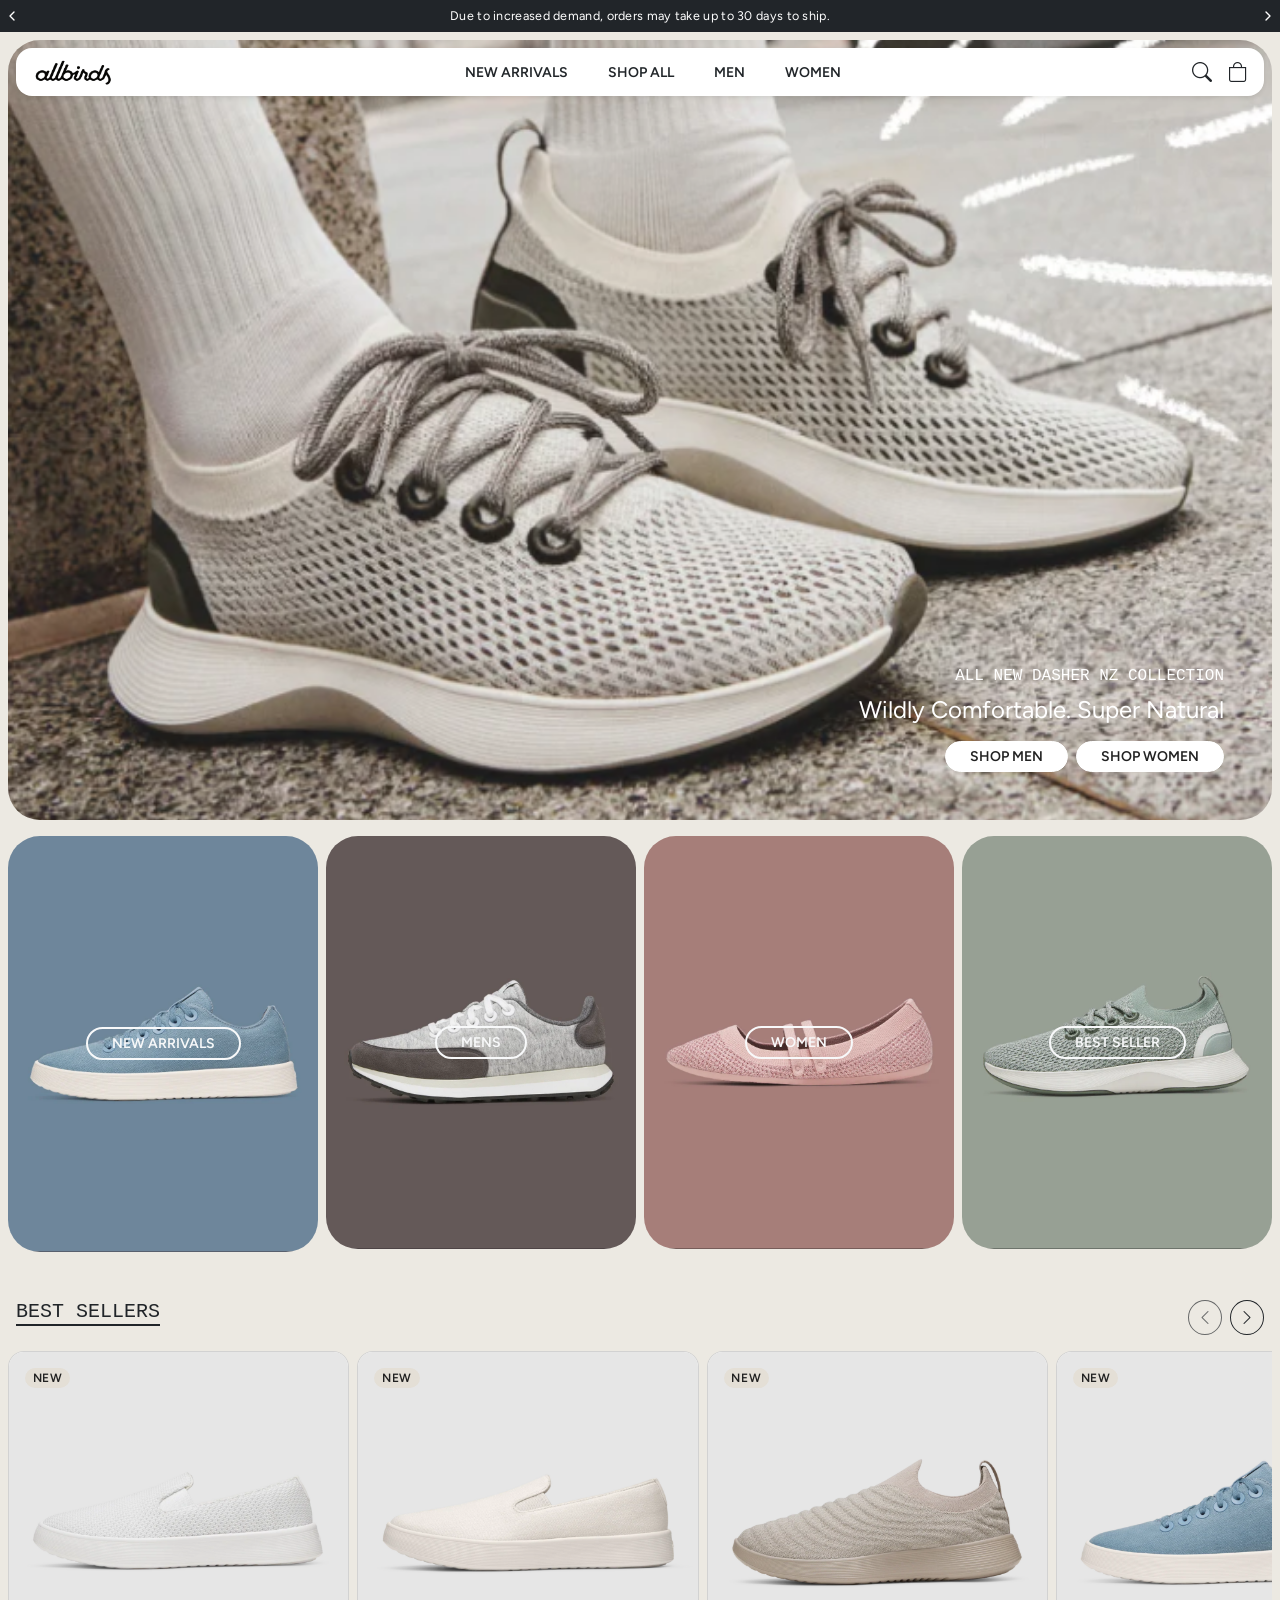
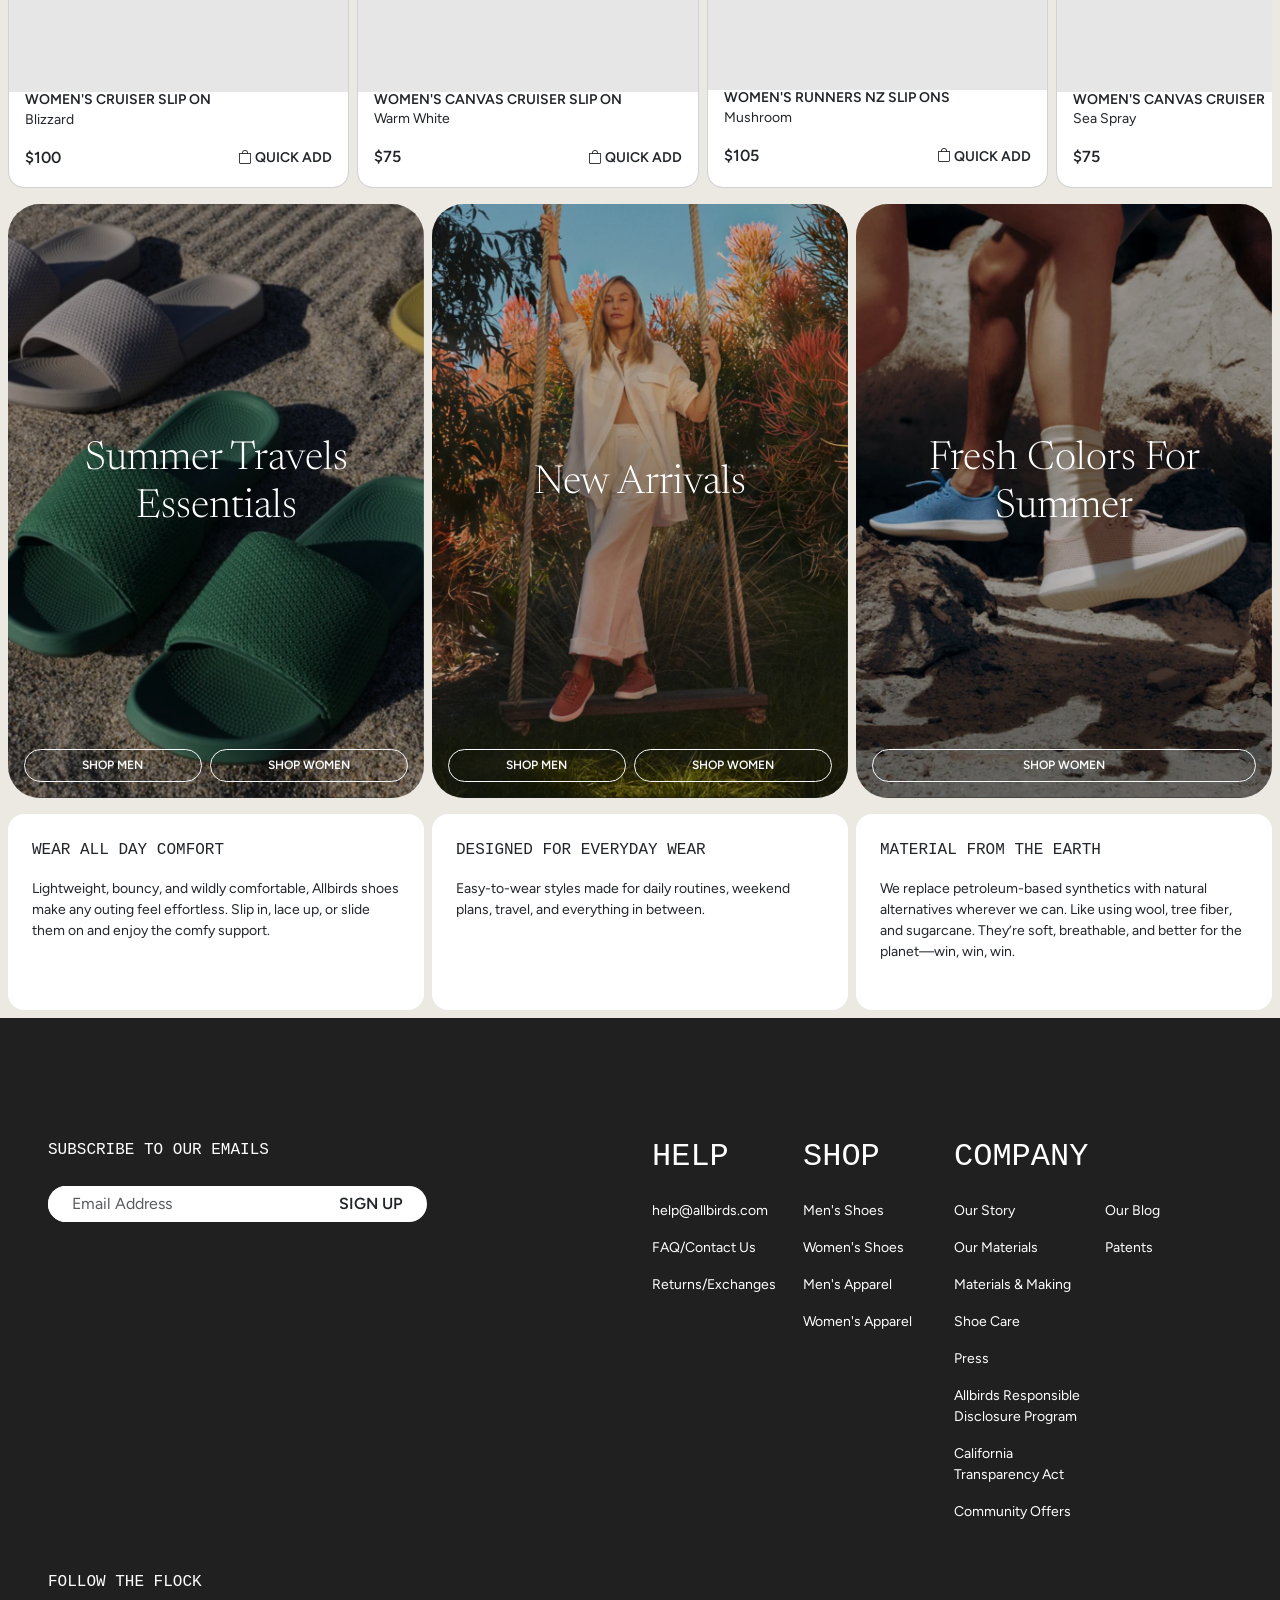
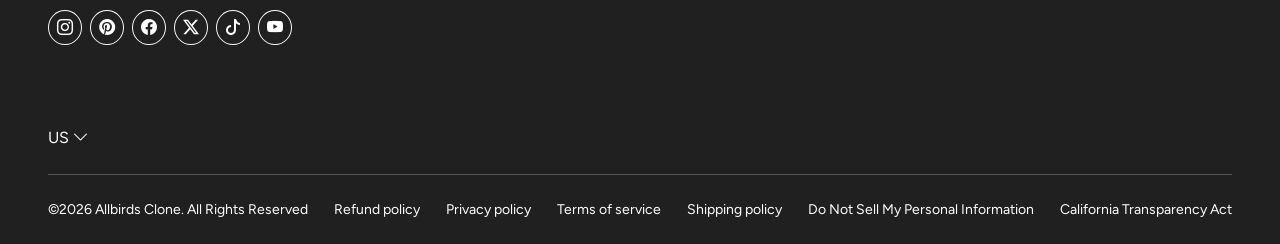
==== commit d726986b: "Link first Best Sellers card to product details" ====
--- a/assignment-2/index.html
+++ b/assignment-2/index.html
@@ -381,7 +381,7 @@
             <div class="card-body px-3 pt-0 pb-3">
               <h5 class="small fw-semibold text-uppercase mb-0">
                 <a
-                  href="#"
+                  href="product.html"
                   class="stretched-link text-dark text-decoration-none"
                   >Women's Cruiser Slip On</a
                 >
--- a/assignment-2/style.css
+++ b/assignment-2/style.css
@@ -147,3 +147,197 @@
 .dropdown-margin {
   margin-top: 80px;
 }
+
+
+/* Product detail page */
+.product-announcement {
+  background-color: #202020;
+  font-size: 0.75rem;
+  letter-spacing: 0.025em;
+}
+
+.product-site-header {
+  position: relative;
+  z-index: 5;
+}
+
+.product-navbar {
+  min-height: 64px;
+}
+
+.product-nav-links .nav-link {
+  font-size: 0.72rem;
+}
+
+.product-nav-actions button {
+  line-height: 1;
+}
+
+.product-detail-page {
+  min-height: 60vh;
+}
+
+.product-breadcrumb {
+  color: #69665f;
+  letter-spacing: 0.01em;
+}
+
+.product-image-panel {
+  position: relative;
+  display: flex;
+  align-items: center;
+  justify-content: center;
+  overflow: hidden;
+  min-height: 320px;
+  aspect-ratio: 1 / 1;
+  padding: clamp(1rem, 3vw, 2.5rem);
+  border-radius: 1.5rem;
+  background: #f7f5f0;
+}
+
+.product-detail-image {
+  display: block;
+  width: 100%;
+  height: 100%;
+  max-height: 680px;
+  object-fit: contain;
+  mix-blend-mode: multiply;
+}
+
+.product-new-badge {
+  position: absolute;
+  top: 1.25rem;
+  left: 1.25rem;
+  z-index: 1;
+  padding: 0.4rem 0.75rem;
+  border-radius: 50rem;
+  background: #e4dfd6;
+  color: #222;
+  font-size: 0.7rem;
+  font-weight: 600;
+  letter-spacing: 0.08em;
+  text-transform: uppercase;
+}
+
+.product-information {
+  padding: 0.25rem 0;
+}
+
+.product-eyebrow {
+  font-family: monospace;
+  font-size: 0.75rem;
+  letter-spacing: 0.08em;
+}
+
+.product-title {
+  font-size: clamp(1.8rem, 3vw, 2.6rem);
+  font-weight: 400;
+  line-height: 1.12;
+}
+
+.product-price {
+  font-size: 1.3rem;
+  font-weight: 600;
+}
+
+.product-color,
+.product-description {
+  font-size: 0.94rem;
+  line-height: 1.7;
+}
+
+.product-rule {
+  border-color: #c9c4bb;
+  opacity: 0.85;
+  margin: 1.5rem 0;
+}
+
+.product-select {
+  min-height: 48px;
+  border: 1px solid #a9a49c;
+  border-radius: 0.65rem;
+  background-color: transparent;
+}
+
+.product-quantity {
+  max-width: 120px;
+}
+
+.product-add-button {
+  min-height: 52px;
+  font-size: 0.78rem;
+  font-weight: 600;
+  letter-spacing: 0.06em;
+  text-transform: uppercase;
+}
+
+.product-feature-list {
+  padding-left: 1.2rem;
+  font-size: 0.88rem;
+  line-height: 1.7;
+}
+
+.product-feature-list li + li {
+  margin-top: 0.5rem;
+}
+
+.product-back-link {
+  color: #222;
+  font-size: 0.88rem;
+  text-decoration: underline;
+  text-underline-offset: 0.2rem;
+}
+
+.footer-subscribe-form .form-control {
+  min-width: 0;
+}
+
+.footer-subscribe-form .btn {
+  white-space: nowrap;
+}
+
+@media (max-width: 767.98px) {
+  .product-navbar {
+    margin-left: 0.5rem !important;
+    margin-right: 0.5rem !important;
+  }
+
+  .product-navbar-inner {
+    gap: 0.6rem !important;
+  }
+
+  .product-nav-links {
+    order: 3;
+    width: 100%;
+    gap: 0.35rem 0.8rem !important;
+    justify-content: center;
+  }
+
+  .product-nav-links .nav-link {
+    padding: 0.25rem 0.1rem;
+    font-size: 0.66rem;
+  }
+
+  .product-nav-actions {
+    font-size: 1rem !important;
+  }
+
+  .product-image-panel {
+    min-height: 260px;
+    border-radius: 1.1rem;
+  }
+
+  .product-title {
+    font-size: 2rem;
+  }
+
+  .product-detail-page {
+    padding-top: 1.25rem !important;
+  }
+}
+
+@media (min-width: 992px) {
+  .product-information {
+    padding: 0.75rem 0 0 0.5rem;
+  }
+}
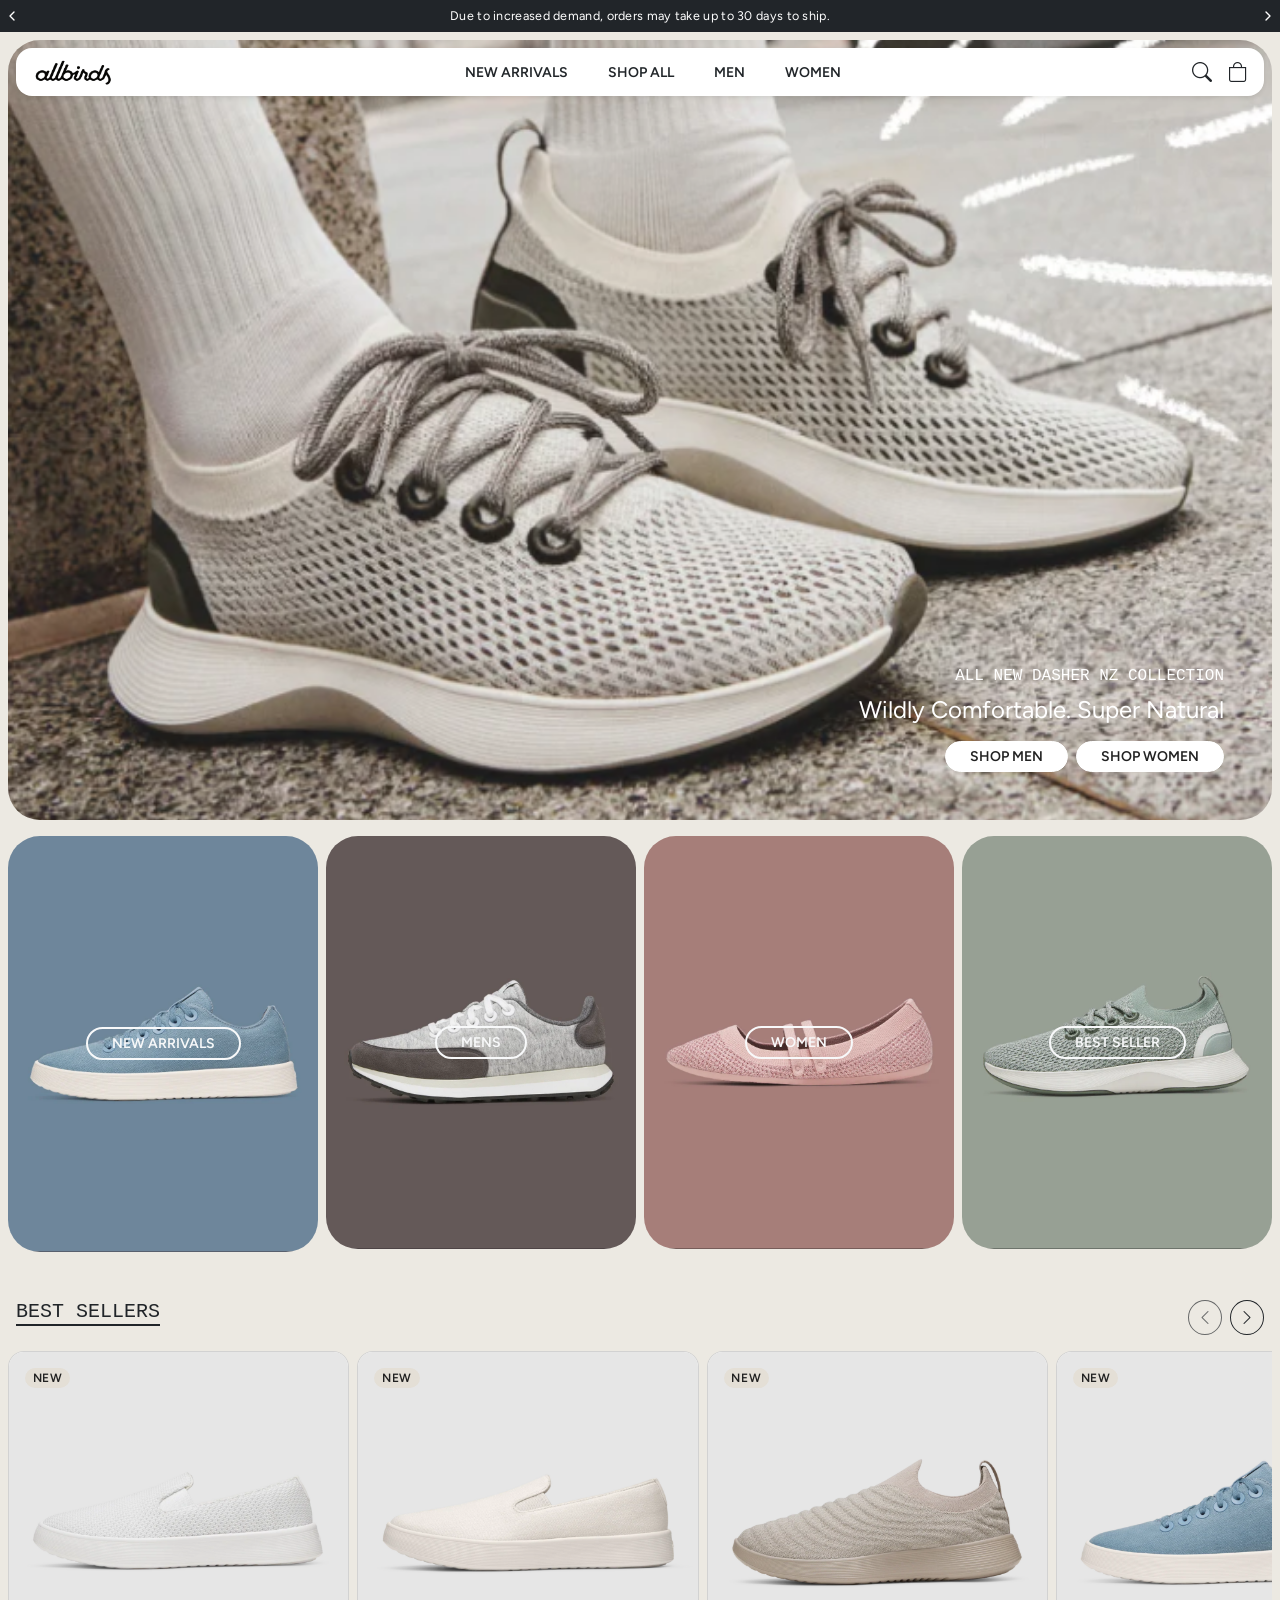
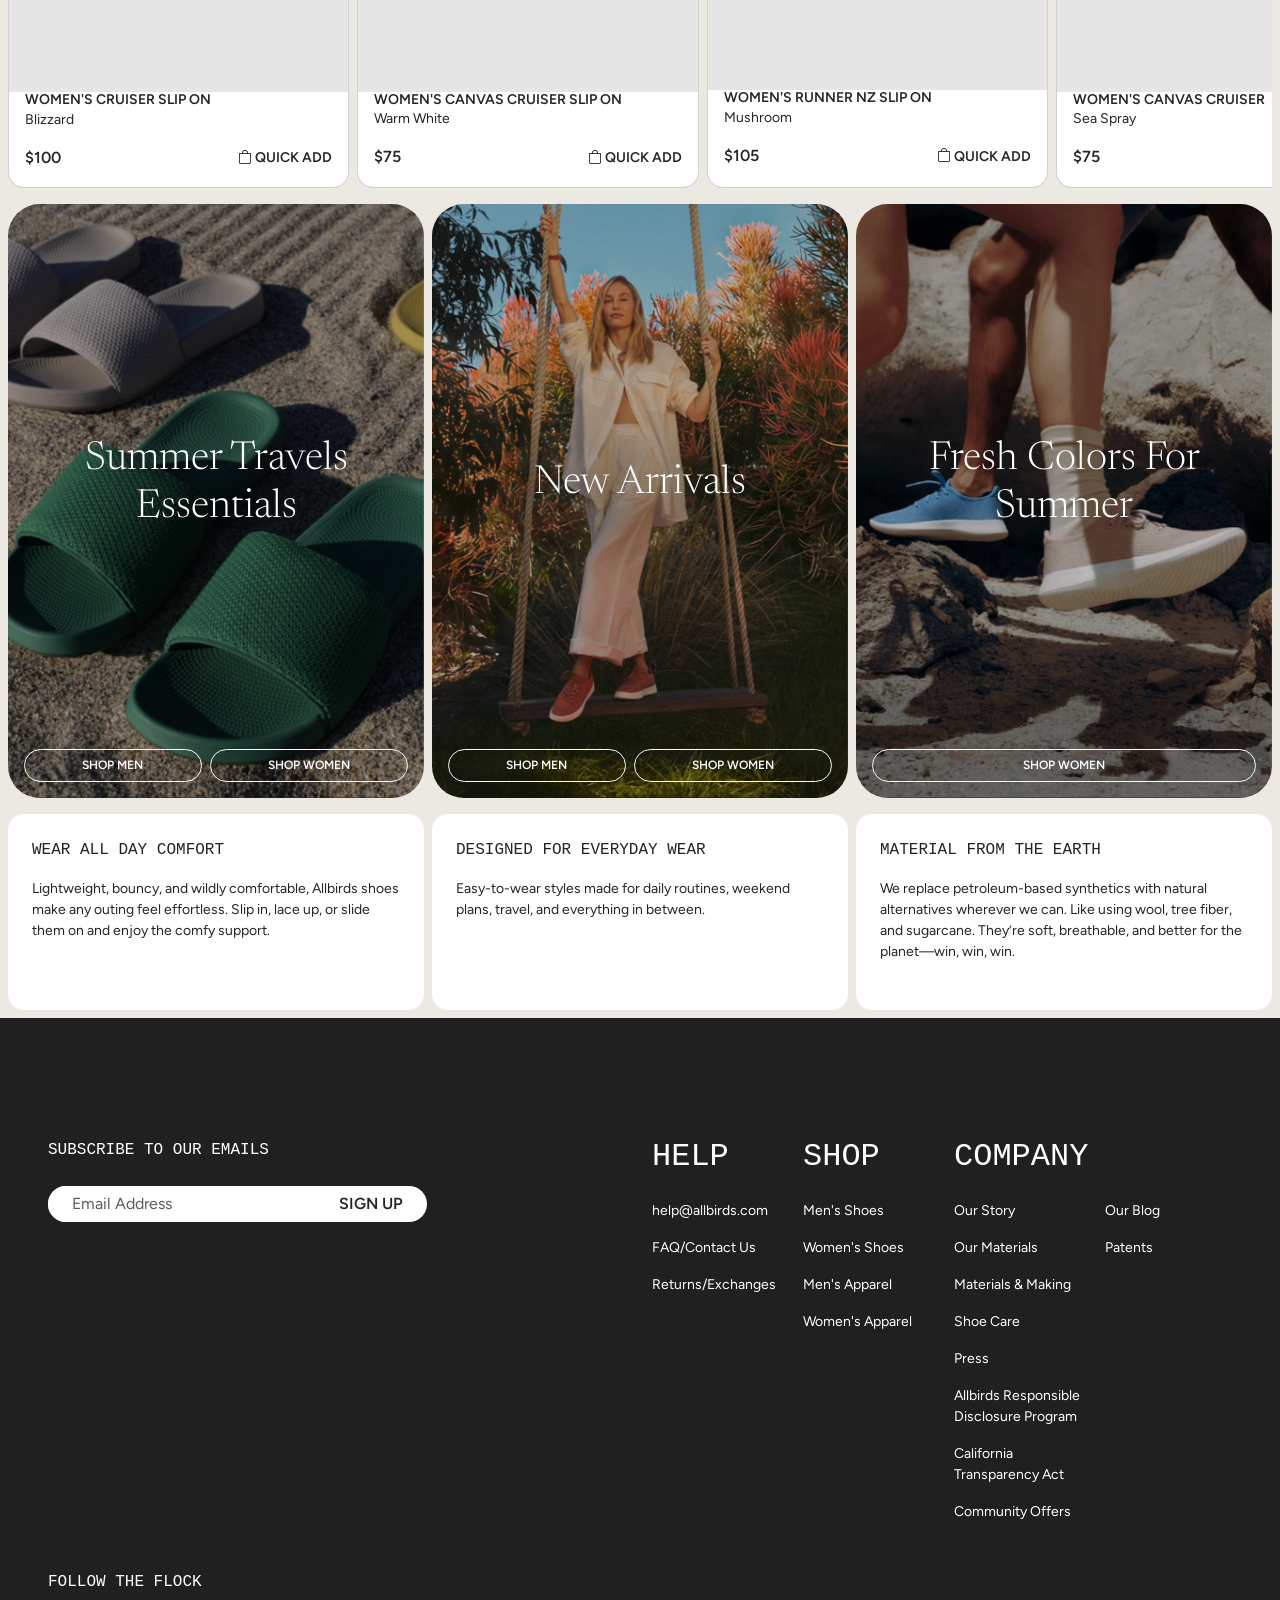
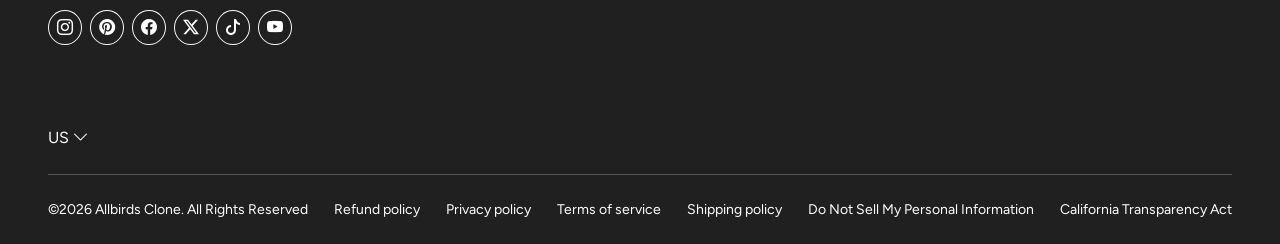
==== commit b63df720: "Link all eight Best Sellers to reusable product page" ====
--- a/assignment-2/index.html
+++ b/assignment-2/index.html
@@ -333,7 +333,7 @@
       </section>
 
       <!-- Best Selling Products -->
-      <section class="mt-5">
+      <section id="best-sellers" class="mt-5">
         <div
           class="d-flex align-items-center justify-content-between px-2 mb-3"
         >
@@ -380,11 +380,7 @@
             />
             <div class="card-body px-3 pt-0 pb-3">
               <h5 class="small fw-semibold text-uppercase mb-0">
-                <a
-                  href="product.html"
-                  class="stretched-link text-dark text-decoration-none"
-                  >Women's Cruiser Slip On</a
-                >
+                <a href="product.html?product=womens-cruiser-slip-on-blizzard" class="stretched-link text-dark text-decoration-none">Women's Cruiser Slip On</a>
               </h5>
               <p class="small mb-3">Blizzard</p>
               <div class="d-flex justify-content-between align-items-center">
@@ -415,11 +411,7 @@
             />
             <div class="card-body px-3 pt-0 pb-3">
               <h5 class="small fw-semibold text-uppercase mb-0">
-                <a
-                  href="#"
-                  class="stretched-link text-dark text-decoration-none"
-                  >Women's Canvas Cruiser Slip On</a
-                >
+                <a href="product.html?product=womens-canvas-cruiser-slip-on-warm-white" class="stretched-link text-dark text-decoration-none">Women's Canvas Cruiser Slip On</a>
               </h5>
               <p class="small mb-3">Warm White</p>
               <div class="d-flex justify-content-between align-items-center">
@@ -450,11 +442,7 @@
             />
             <div class="card-body px-3 pt-0 pb-3">
               <h5 class="small fw-semibold text-uppercase mb-0">
-                <a
-                  href="#"
-                  class="stretched-link text-dark text-decoration-none"
-                  >Women's Runners NZ Slip OnS</a
-                >
+                <a href="product.html?product=womens-runner-nz-slip-on-mushroom" class="stretched-link text-dark text-decoration-none">Women's Runner NZ Slip On</a>
               </h5>
               <p class="small mb-3">Mushroom</p>
               <div class="d-flex justify-content-between align-items-center">
@@ -485,11 +473,7 @@
             />
             <div class="card-body px-3 pt-0 pb-3">
               <h5 class="small fw-semibold text-uppercase mb-0">
-                <a
-                  href="#"
-                  class="stretched-link text-dark text-decoration-none"
-                  >Women's Canvas Cruiser</a
-                >
+                <a href="product.html?product=womens-canvas-cruiser-sea-spray" class="stretched-link text-dark text-decoration-none">Women's Canvas Cruiser</a>
               </h5>
               <p class="small mb-3">Sea Spray</p>
               <div class="d-flex justify-content-between align-items-center">
@@ -520,11 +504,7 @@
             />
             <div class="card-body px-3 pt-0 pb-3">
               <h5 class="small fw-semibold text-uppercase mb-0">
-                <a
-                  href="#"
-                  class="stretched-link text-dark text-decoration-none"
-                  >Women's Tree Runner NZ</a
-                >
+                <a href="product.html?product=womens-tree-runner-nz-medium-grey" class="stretched-link text-dark text-decoration-none">Women's Tree Runner NZ</a>
               </h5>
               <p class="small mb-3">Medium Grey</p>
               <div class="d-flex justify-content-between align-items-center">
@@ -555,11 +535,7 @@
             />
             <div class="card-body px-3 pt-0 pb-3">
               <h5 class="small fw-semibold text-uppercase mb-0">
-                <a
-                  href="#"
-                  class="stretched-link text-dark text-decoration-none"
-                  >Men's Runner NZ Slip On</a
-                >
+                <a href="product.html?product=mens-runner-nz-slip-on-mushroom" class="stretched-link text-dark text-decoration-none">Men's Runner NZ Slip On</a>
               </h5>
               <p class="small mb-3">Mushroom</p>
               <div class="d-flex justify-content-between align-items-center">
@@ -590,11 +566,7 @@
             />
             <div class="card-body px-3 pt-0 pb-3">
               <h5 class="small fw-semibold text-uppercase mb-0">
-                <a
-                  href="#"
-                  class="stretched-link text-dark text-decoration-none"
-                  >Mens Runner NZ Slip On</a
-                >
+                <a href="product.html?product=mens-runner-nz-slip-on-dark-navy" class="stretched-link text-dark text-decoration-none">Mens Runner NZ Slip On</a>
               </h5>
               <p class="small mb-3">Dark Navy</p>
               <div class="d-flex justify-content-between align-items-center">
@@ -625,11 +597,7 @@
             />
             <div class="card-body px-3 pt-0 pb-3">
               <h5 class="small fw-semibold text-uppercase mb-0">
-                <a
-                  href="#"
-                  class="stretched-link text-dark text-decoration-none"
-                  >Mens Cruiser</a
-                >
+                <a href="product.html?product=mens-cruiser-medium-grey" class="stretched-link text-dark text-decoration-none">Mens Cruiser</a>
               </h5>
               <p class="small mb-3">Medium Grey</p>
               <div class="d-flex justify-content-between align-items-center">
